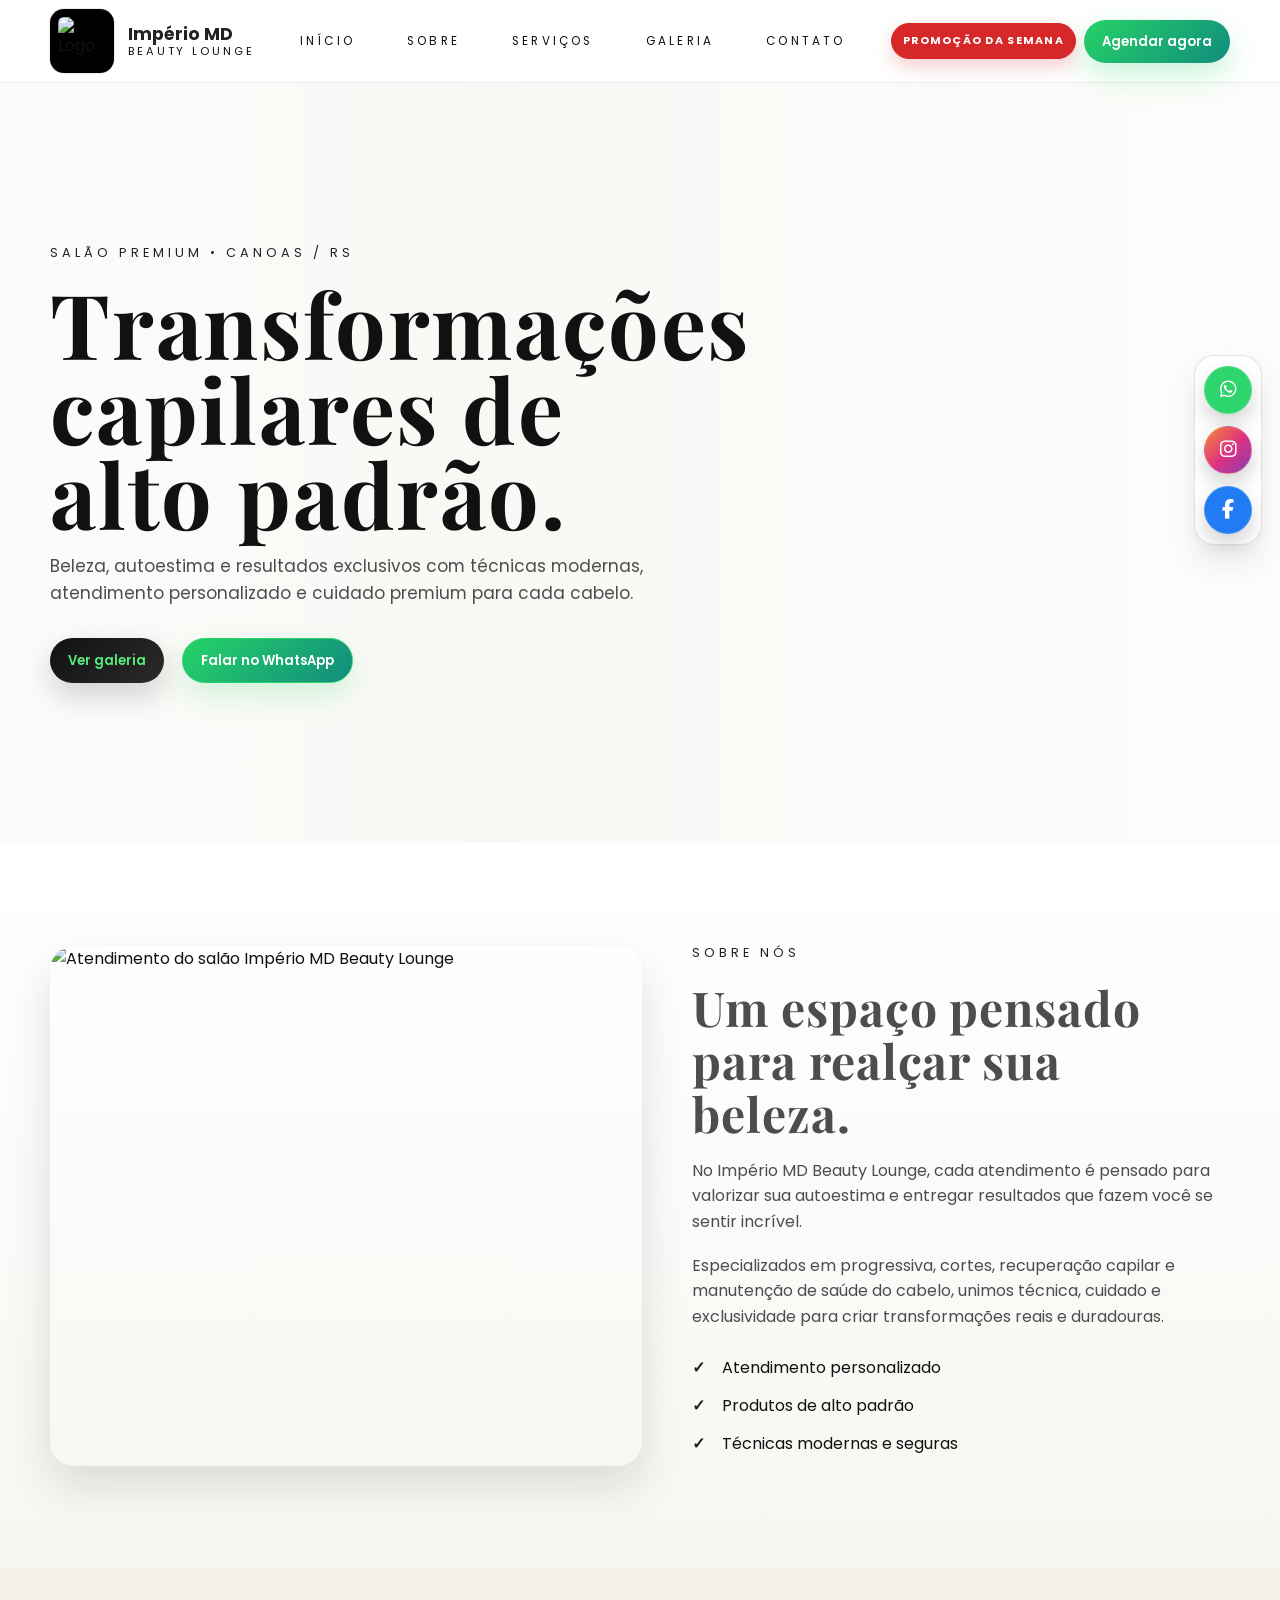
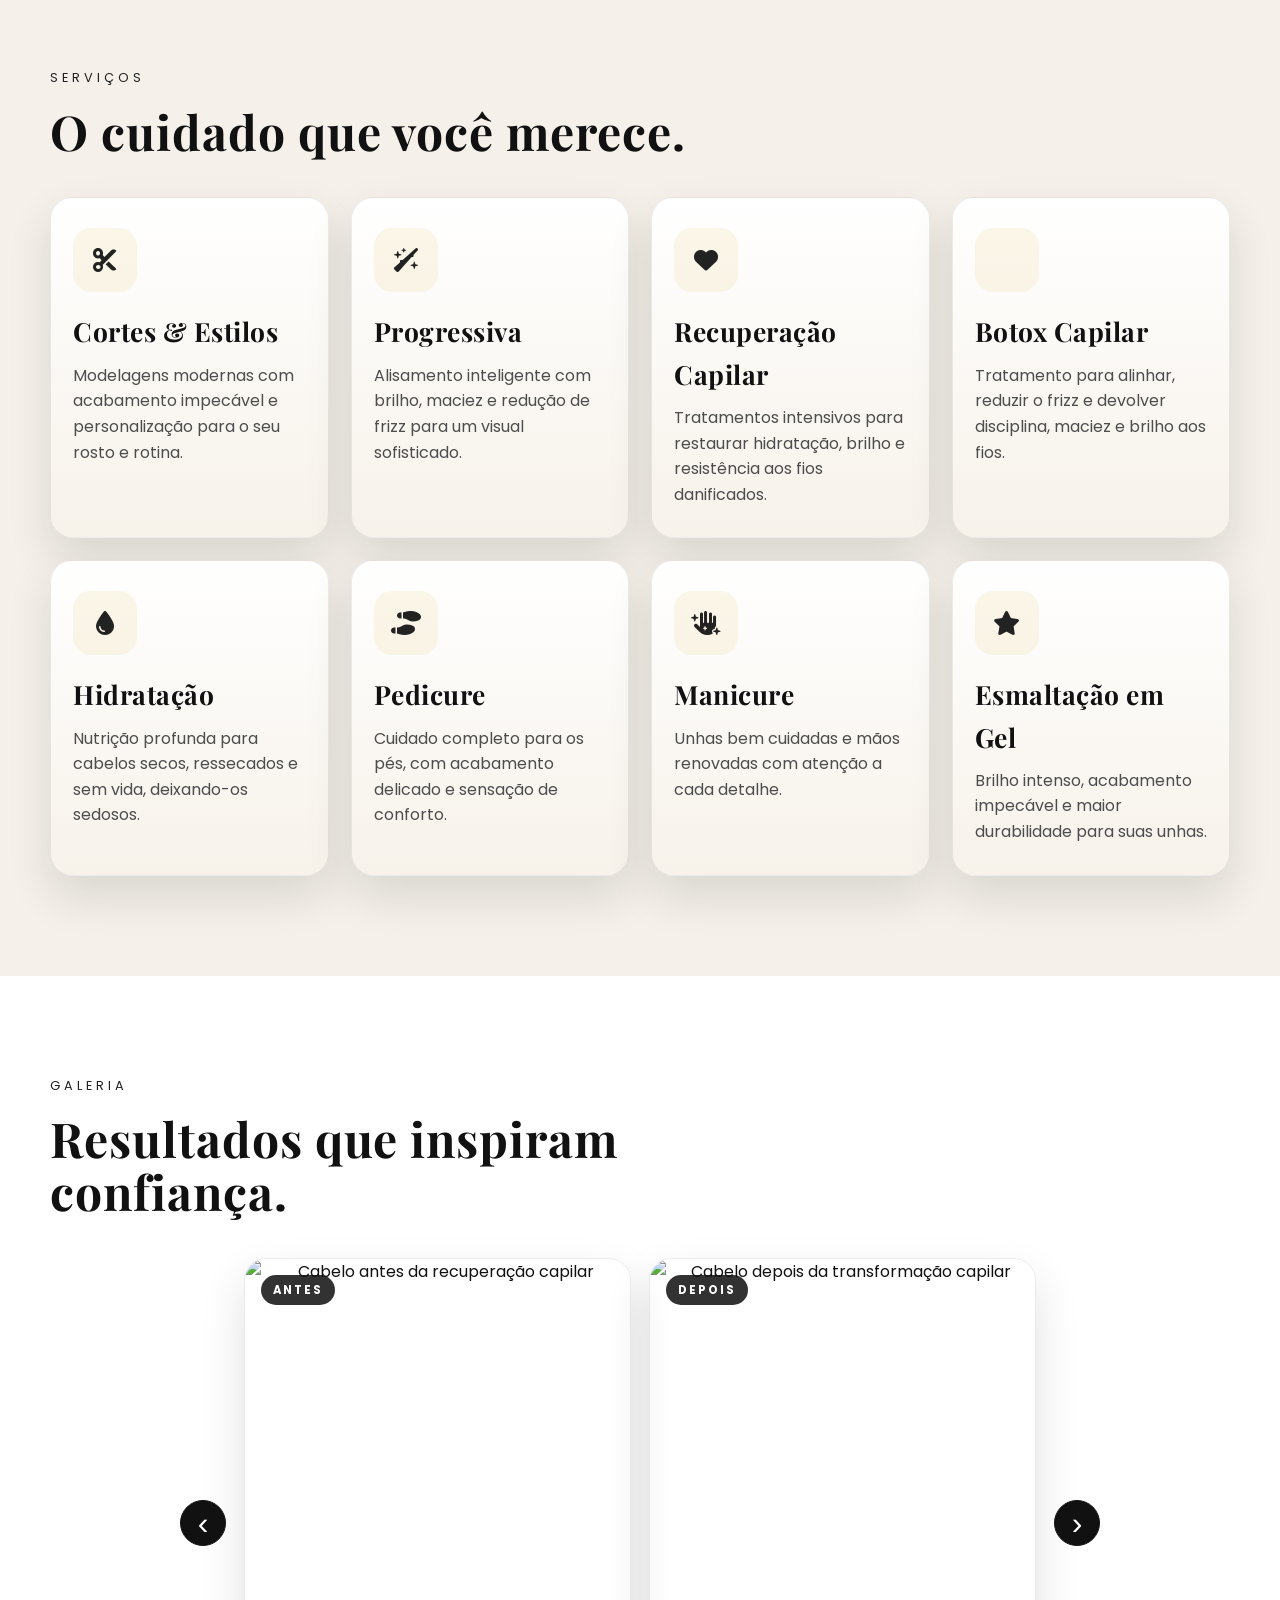
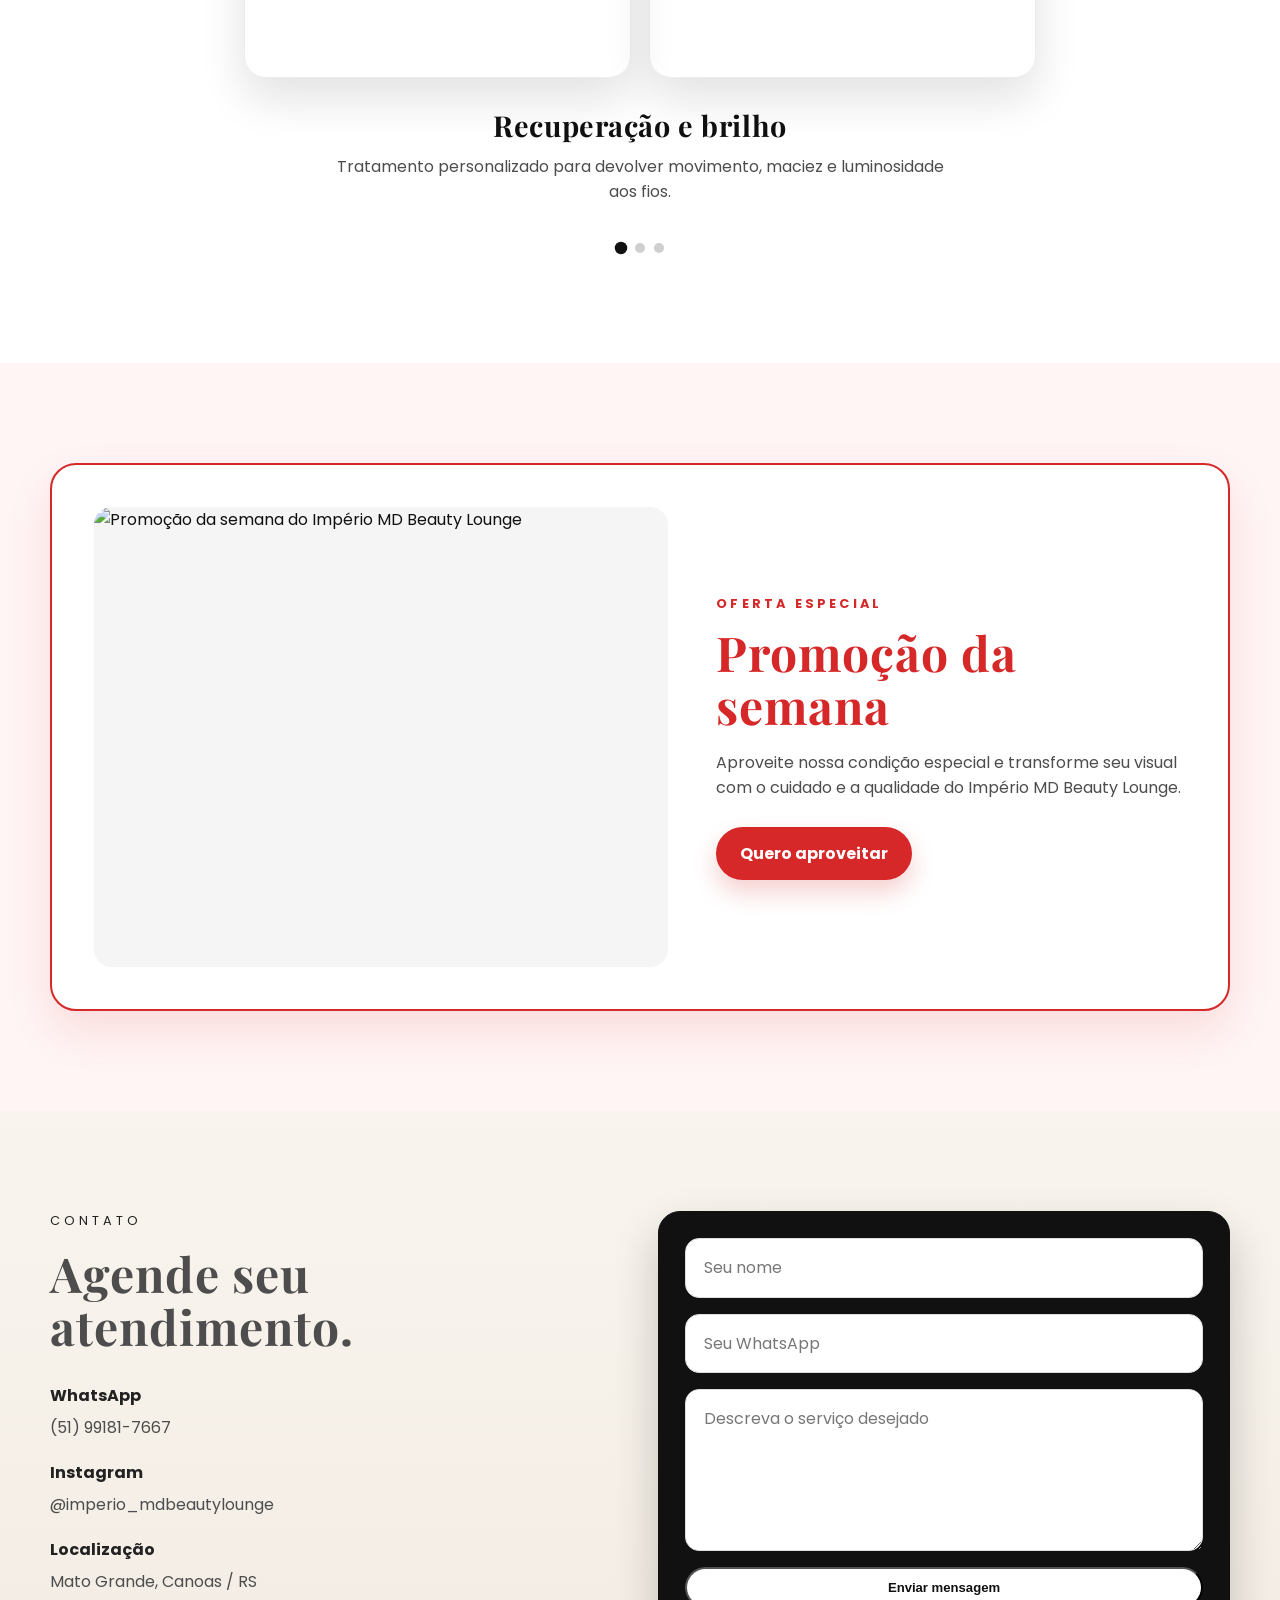
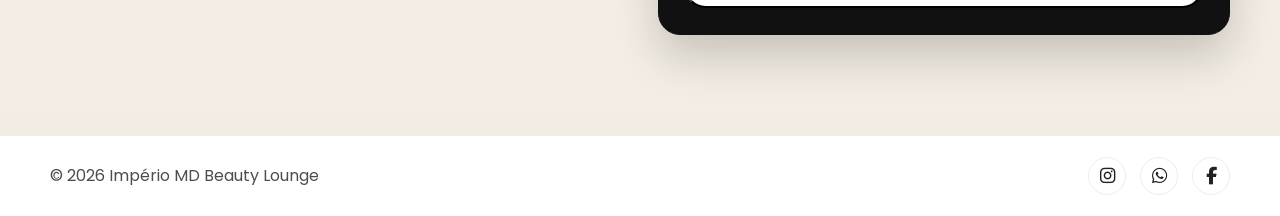
==== INDEX.html @ e592fdcc "Add files via upload" ====
<!DOCTYPE html>
<html lang="pt-BR">
<head>
  <meta charset="UTF-8" />
  <meta name="viewport" content="width=device-width, initial-scale=1.0" />
  <meta name="description" content="Império MD Beauty Lounge — salão premium em Canoas/RS especializado em transformações capilares, cortes, progressiva e recuperação capilar." />
  <title>Império MD Beauty Lounge | Salão Premium</title>
  <link rel="preconnect" href="https://fonts.googleapis.com" />
  <link rel="preconnect" href="https://fonts.gstatic.com" crossorigin />
  <link href="https://fonts.googleapis.com/css2?family=Poppins:wght@300;400;500;600;700&family=Playfair+Display:wght@600;700;800&display=swap" rel="stylesheet" />
  <link rel="stylesheet" href="https://cdnjs.cloudflare.com/ajax/libs/font-awesome/6.4.0/css/all.min.css" />
  <link rel="stylesheet" href="visual.css" />
</head>
<body>
  <header class="topbar">
    <div class="container nav-wrap">
      <a href="#inicio" class="brand" aria-label="Império MD Beauty Lounge">
        <img src="img/logo2.png" alt="Logo Império MD Beauty Lounge" />
        <div class="brand-text">
          <strong>Império MD</strong>
          <span>Beauty Lounge</span>
        </div>
      </a>

      <nav class="menu" aria-label="Menu principal">
        <a href="#inicio">Início</a>
        <a href="#sobre">Sobre</a>
        <a href="#servicos">Serviços</a>
        <a href="#galeria">Galeria</a>
        <a href="#contato">Contato</a>
      </nav>

      <div class="header-actions">
        <a href="#promocoes" class="menu-promo">Promoção da semana</a>
        <a class="btn-agendar" href="https://wa.me/5551991817667?text=Ol%C3%A1!%20Gostaria%20de%20agendar%20um%20hor%C3%A1rio." target="_blank" rel="noreferrer">
          Agendar agora
        </a>
      </div>
    </div>
  </header>

  <div class="social-rail" aria-label="Redes sociais">
    <a href="https://wa.me/5551991817667" target="_blank" rel="noreferrer" class="social-link whatsapp" aria-label="WhatsApp">
      <i class="fa-brands fa-whatsapp"></i>
    </a>
    <a href="https://www.instagram.com/imperio_mdbeautylounge/" target="_blank" rel="noreferrer" class="social-link instagram" aria-label="Instagram">
      <i class="fa-brands fa-instagram"></i>
    </a>
    <a href="https://www.facebook.com/imperio.md.2024" target="_blank" rel="noreferrer" class="social-link facebook" aria-label="Facebook">
      <i class="fa-brands fa-facebook-f"></i>
    </a>
  </div>

  <main>
    <section id="inicio" class="hero">
      <div class="hero-bg"></div>
      <div class="container hero-content">
        <div class="hero-copy">
          <p class="eyebrow">Salão premium • Canoas / RS</p>
          <h1>Transformações capilares de alto padrão.</h1>
          <p class="lead">
            Beleza, autoestima e resultados exclusivos com técnicas modernas, atendimento personalizado e cuidado premium para cada cabelo.
          </p>
          <div class="hero-actions">
            <a class="btn-primary" href="#galeria">Ver galeria</a>
            <a class="btn-secondary" href="https://wa.me/5551991817667" target="_blank" rel="noreferrer">Falar no WhatsApp</a>
          </div>
        </div>
      </div>
    </section>

    <section id="sobre" class="section about">
      <div class="container about-grid">
        <div class="about-image">
          <img src="img/salao-site.JPG" alt="Atendimento do salão Império MD Beauty Lounge" />
        </div>
        <div class="about-copy">
          <p class="eyebrow">Sobre nós</p>
          <h2>Um espaço pensado para realçar sua beleza.</h2>
          <p>
            No Império MD Beauty Lounge, cada atendimento é pensado para valorizar sua autoestima e entregar resultados que fazem você se sentir incrível.
          </p>
          <p>
            Especializados em progressiva, cortes, recuperação capilar e manutenção de saúde do cabelo, unimos técnica, cuidado e exclusividade para criar transformações reais e duradouras.
          </p>
          <ul class="checklist">
            <li>Atendimento personalizado</li>
            <li>Produtos de alto padrão</li>
            <li>Técnicas modernas e seguras</li>
          </ul>
        </div>
      </div>
    </section>

    <section id="servicos" class="section services">
      <div class="container">
        <div class="section-heading">
          <p class="eyebrow">Serviços</p>
          <h2>O cuidado que você merece.</h2>
        </div>

        <div class="service-grid">
          <article class="service-card">
            <div class="icon"><i class="fa-solid fa-scissors"></i></div>
            <h3>Cortes & Estilos</h3>
            <p>Modelagens modernas com acabamento impecável e personalização para o seu rosto e rotina.</p>
          </article>

          <article class="service-card">
            <div class="icon"><i class="fa-solid fa-wand-sparkles"></i></div>
            <h3>Progressiva</h3>
            <p>Alisamento inteligente com brilho, maciez e redução de frizz para um visual sofisticado.</p>
          </article>

          <article class="service-card">
            <div class="icon"><i class="fa-solid fa-heart"></i></div>
            <h3>Recuperação Capilar</h3>
            <p>Tratamentos intensivos para restaurar hidratação, brilho e resistência aos fios danificados.</p>
          </article>

          <article class="service-card">
            <div class="icon"><i class="fa-solid fa-sparkles"></i></div>
            <h3>Botox Capilar</h3>
            <p>Tratamento para alinhar, reduzir o frizz e devolver disciplina, maciez e brilho aos fios.</p>
          </article>

          <article class="service-card">
            <div class="icon"><i class="fa-solid fa-droplet"></i></div>
            <h3>Hidratação</h3>
            <p>Nutrição profunda para cabelos secos, ressecados e sem vida, deixando-os sedosos.</p>
          </article>

          <article class="service-card">
            <div class="icon"><i class="fa-solid fa-shoe-prints"></i></div>
            <h3>Pedicure</h3>
            <p>Cuidado completo para os pés, com acabamento delicado e sensação de conforto.</p>
          </article>

          <article class="service-card">
            <div class="icon"><i class="fa-solid fa-hand-sparkles"></i></div>
            <h3>Manicure</h3>
            <p>Unhas bem cuidadas e mãos renovadas com atenção a cada detalhe.</p>
          </article>

          <article class="service-card">
            <div class="icon"><i class="fa-solid fa-star"></i></div>
            <h3>Esmaltação em Gel</h3>
            <p>Brilho intenso, acabamento impecável e maior durabilidade para suas unhas.</p>
          </article>
        </div>
      </div>
    </section>

    <section id="galeria" class="section gallery-section">
      <div class="container">
        <div class="section-heading">
          <p class="eyebrow">Galeria</p>
          <h2>Resultados que inspiram confiança.</h2>
        </div>

        <div class="gallery-carousel" aria-label="Carrossel de transformações antes e depois">
          <div class="gallery-track">
            <article class="gallery-slide is-active">
              <div class="comparison-grid">
                <figure class="comparison-card">
                  <span>Antes</span>
                  <img src="img/service-recuperacao-D76Gxb2B.jpg" alt="Cabelo antes da recuperação capilar" />
                </figure>
                <figure class="comparison-card">
                  <span>Depois</span>
                  <img src="img/service-progressiva-jmuwccqH.jpg" alt="Cabelo depois da transformação capilar" />
                </figure>
              </div>
              <h3>Recuperação e brilho</h3>
              <p>Tratamento personalizado para devolver movimento, maciez e luminosidade aos fios.</p>
            </article>

            <article class="gallery-slide">
              <div class="comparison-grid">
                <figure class="comparison-card">
                  <span>Antes</span>
                  <img src="img/capa.jpg" alt="Cabelo antes do novo visual" />
                </figure>
                <figure class="comparison-card">
                  <span>Depois</span>
                  <img src="img/service-corte-LKYV9PI0.jpg" alt="Cabelo depois do corte" />
                </figure>
              </div>
              <h3>Corte e novo estilo</h3>
              <p>Um acabamento pensado para valorizar o formato do rosto e a personalidade de cada cliente.</p>
            </article>

            <article class="gallery-slide">
              <div class="comparison-grid">
                <figure class="comparison-card">
                  <span>Antes</span>
                  <img src="img/salao-site.JPG" alt="Cabelo antes do atendimento" />
                </figure>
                <figure class="comparison-card">
                  <span>Depois</span>
                  <img src="img/service-progressiva-jmuwccqH.jpg" alt="Cabelo depois da progressiva" />
                </figure>
              </div>
              <h3>Progressiva de alto padrão</h3>
              <p>Fios alinhados, leves e com acabamento sofisticado para uma transformação completa.</p>
            </article>
          </div>

          <button class="carousel-button carousel-prev" type="button" aria-label="Transformação anterior">‹</button>
          <button class="carousel-button carousel-next" type="button" aria-label="Próxima transformação">›</button>
          <div class="carousel-dots" aria-label="Selecionar transformação"></div>
        </div>
      </div>
    </section>

    <section id="promocoes" class="section promotions">
      <div class="container promotion-wrap">
        <div class="promotion-image">
          <img src="img/promo.jpg" alt="Promoção da semana do Império MD Beauty Lounge" />
        </div>
        <div class="promotion-copy">
          <p class="promotion-eyebrow">Oferta especial</p>
          <h2>Promoção da semana</h2>
          <p>
            Aproveite nossa condição especial e transforme seu visual com o cuidado e a qualidade do Império MD Beauty Lounge.
          </p>
          <a class="promotion-button" href="https://wa.me/5551991817667?text=Ol%C3%A1!%20Vi%20a%20promo%C3%A7%C3%A3o%20da%20semana%20no%20site%20e%20quero%20saber%20mais." target="_blank" rel="noreferrer">
            Quero aproveitar
          </a>
        </div>
      </div>
    </section>

    <section id="contato" class="section contact">
      <div class="container contact-wrap">
        <div class="contact-info">
          <p class="eyebrow">Contato</p>
          <h2>Agende seu atendimento.</h2>
          <div class="contact-list">
            <div>
              <strong>WhatsApp</strong>
              <p><a href="https://wa.me/5551991817667" target="_blank" rel="noreferrer">(51) 99181-7667</a></p>
            </div>
            <div>
              <strong>Instagram</strong>
              <p><a href="https://www.instagram.com/imperio_mdbeautylounge/" target="_blank" rel="noreferrer">@imperio_mdbeautylounge</a></p>
            </div>
            <div>
              <strong>Localização</strong>
              <p>Mato Grande, Canoas / RS</p>
            </div>
          </div>
        </div>

        <form class="contact-form" id="contact-form">
          <input type="text" name="nome" placeholder="Seu nome" required />
          <input type="tel" name="telefone" placeholder="Seu WhatsApp" required />
          <textarea name="servico" placeholder="Descreva o serviço desejado" rows="5" required></textarea>
          <button type="submit">Enviar mensagem</button>
        </form>
      </div>
    </section>
  </main>

  <footer class="footer">
    <div class="container footer-wrap">
      <p>© <span id="ano"></span> Império MD Beauty Lounge</p>
      <div class="socials">
        <a href="https://www.instagram.com/imperio_mdbeautylounge/" target="_blank" rel="noreferrer" aria-label="Instagram"><i class="fa-brands fa-instagram"></i></a>
        <a href="https://wa.me/5551991817667" target="_blank" rel="noreferrer" aria-label="WhatsApp"><i class="fa-brands fa-whatsapp"></i></a>
        <a href="https://www.facebook.com/imperio.md.2024" target="_blank" rel="noreferrer" aria-label="Facebook"><i class="fa-brands fa-facebook-f"></i></a>
      </div>
    </div>
  </footer>

  <div id="lightbox" class="lightbox" aria-hidden="true">
    <button class="lightbox-close" aria-label="Fechar imagem">×</button>
    <img src="" alt="Imagem ampliada da galeria" />
  </div>

  <script src="visual.js"></script>
</body>
</html>
---- visual.css ----
:root {
  --bg: #ffffff;
  --bg-soft: #f6f3ee;
  --panel: #f7f3ee;
  --panel-2: #f0e9df;
  --gold: #111111;
  --gold-soft: #222222;
  --text: #111111;
  --muted: #4d4d4d;
  --line: rgba(17, 17, 17, 0.08);
  --shadow: 0 20px 45px rgba(17, 17, 17, 0.12);
}

* {
  margin: 0;
  padding: 0;
  box-sizing: border-box;
}

html {
  scroll-behavior: smooth;
}

body {
  font-family: 'Poppins', sans-serif;
  background: var(--bg);
  color: var(--text);
  line-height: 1.6;
}

body * {
  transition: background-color 0.25s ease, color 0.25s ease, border-color 0.25s ease;
}

a {
  text-decoration: none;
  color: inherit;
}

img {
  max-width: 100%;
  display: block;
}

.container {
  width: min(1180px, calc(100% - 32px));
  margin: 0 auto;
}

.section {
  padding: 100px 0;
}

.eyebrow {
  font-size: 0.8rem;
  letter-spacing: 0.25rem;
  text-transform: uppercase;
  color: var(--gold-soft);
  margin-bottom: 16px;
}

h1, h2, h3 {
  font-family: 'Playfair Display', serif;
  letter-spacing: 0.02em;
}

h2 {
  font-size: clamp(2rem, 4vw, 3rem);
  line-height: 1.1;
  margin-bottom: 18px;
}

.topbar {
  position: sticky;
  top: 0;
  z-index: 30;
  background: rgba(255, 255, 255, 0.82);
  backdrop-filter: blur(10px);
  border-bottom: 1px solid var(--line);
}

.nav-wrap {
  display: flex;
  align-items: center;
  justify-content: space-between;
  min-height: 82px;
  gap: 20px;
}

.brand {
  display: flex;
  align-items: center;
  gap: 14px;
}

.brand img {
  width: 64px;
  height: 64px;
  object-fit: contain;
  padding: 8px;
  border-radius: 14px;
  background: #000;
  box-shadow: 0 0 0 1px rgba(0, 0, 0, 0.08);
}

.brand-text {
  display: flex;
  flex-direction: column;
  line-height: 1.1;
}

.brand-text strong {
  font-size: 1.1rem;
  color: var(--gold-soft);
}

.brand-text span {
  font-size: 0.7rem;
  color: var(--text);
  letter-spacing: 0.18rem;
  text-transform: uppercase;
}

.menu {
  display: flex;
  align-items: center;
  gap: 28px;
}

.header-actions {
  display: flex;
  align-items: center;
  gap: 8px;
  flex-shrink: 0;
}

.menu a {
  position: relative;
  color: var(--text);
  font-size: 0.74rem;
  text-transform: uppercase;
  letter-spacing: 0.2rem;
  padding: 10px 12px;
  border-radius: 999px;
  transition: color 0.25s ease, background-color 0.25s ease, transform 0.25s ease;
}

.menu a::after {
  content: "";
  position: absolute;
  left: 12px;
  right: 12px;
  bottom: 4px;
  height: 2px;
  background: #111;
  transform: scaleX(0);
  transform-origin: center;
  transition: transform 0.25s ease;
}

.menu a:hover {
  color: var(--gold-soft);
  background: rgba(17, 17, 17, 0.04);
  transform: translateY(-1px);
}

.menu a:hover::after {
  transform: scaleX(1);
}

.menu-promo {
  position: relative;
  display: inline-flex;
  align-items: center;
  white-space: nowrap;
  padding: 8px 11px;
  border-radius: 999px;
  color: #ffffff;
  font-size: 0.68rem;
  letter-spacing: 0.08rem;
  text-transform: uppercase;
  font-weight: 700;
  background: #d62828;
  border: 1px solid #d62828;
  box-shadow: 0 8px 18px rgba(214, 40, 40, 0.22);
  animation: promo-pulse 2.4s ease-in-out infinite;
}

.menu-promo::after {
  display: none;
}

.menu-promo:hover {
  color: #ffffff;
  background: #a71919;
  border-color: #a71919;
  transform: translateY(-2px) scale(1.03);
  box-shadow: 0 12px 24px rgba(214, 40, 40, 0.32);
}

@keyframes promo-pulse {
  0%, 100% { box-shadow: 0 8px 18px rgba(214, 40, 40, 0.22); }
  50% { box-shadow: 0 10px 24px rgba(214, 40, 40, 0.42); }
}

.social-rail {
  position: fixed;
  right: 18px;
  top: 50%;
  transform: translateY(-50%);
  display: flex;
  flex-direction: column;
  gap: 12px;
  z-index: 40;
  padding: 10px 9px;
  border-radius: 20px;
  background: rgba(255, 255, 255, 0.85);
  backdrop-filter: blur(10px);
  border: 1px solid rgba(17, 17, 17, 0.12);
  box-shadow: 0 16px 28px rgba(0, 0, 0, 0.08);
}

.social-link {
  width: 48px;
  height: 48px;
  display: grid;
  place-items: center;
  border-radius: 50%;
  border: 1px solid rgba(255, 255, 255, 0.15);
  box-shadow: 0 10px 20px rgba(0, 0, 0, 0.18);
  transition: transform 0.25s ease, filter 0.25s ease, box-shadow 0.25s ease, opacity 0.25s ease;
  opacity: 0.96;
}

.social-link i {
  font-size: 1.2rem;
}

.social-link.whatsapp {
  background: #25D366;
  color: #fff;
}

.social-link.instagram {
  background: linear-gradient(135deg, #f58529 0%, #dd2a7b 52%, #8134af 100%);
  color: #fff;
}

.social-link.facebook {
  background: #1877F2;
  color: #fff;
}

.social-link:hover {
  transform: translateX(-4px) scale(1.05);
  filter: brightness(1.08);
  box-shadow: 0 16px 30px rgba(0, 0, 0, 0.18);
  opacity: 1;
}

.btn-agendar,
.btn-primary,
.btn-secondary,
.contact-form button {
  display: inline-flex;
  align-items: center;
  justify-content: center;
  border-radius: 999px;
  padding: 11px 18px;
  font-size: 0.82rem;
  font-weight: 600;
  transition: 0.25s ease;
}

.btn-agendar,
.btn-primary,
.contact-form button {
  background: linear-gradient(135deg, #111111 0%, #2b2b2b 100%);
  color: #58eb7d;
  box-shadow: 0 12px 30px rgba(17, 17, 17, 0.18);
}

.btn-agendar {
  background: linear-gradient(135deg, #25D366 0%, #128C7E 100%);
  color: #ffffff;
  box-shadow: 0 12px 30px rgba(37, 211, 102, 0.25);
}

.btn-agendar:hover,
.btn-primary:hover,
.contact-form button:hover {
  transform: translateY(-2px);
  box-shadow: 0 18px 40px rgba(108, 233, 83, 0.22);
}

.btn-agendar:hover {
  transform: translateY(-2px);
  box-shadow: 0 18px 40px rgba(37, 211, 102, 0.3);
  filter: brightness(1.06);
}

.btn-secondary {
  border: 1px solid rgba(17, 17, 17, 0.7);
  border-color: #25D366;
  background: linear-gradient(135deg, #25D366 0%, #128C7E 100%);
  color: #ffffff;
  box-shadow: 0 12px 30px rgba(37, 211, 102, 0.2);
}

.btn-secondary:hover {
  background: linear-gradient(135deg, #25D366 0%, #128C7E 100%);
  color: #ffffff;
  transform: translateY(-2px);
  filter: brightness(1.06);
  box-shadow: 0 18px 40px rgba(37, 211, 102, 0.3);
}

.hero {
  position: relative;
  min-height: 760px;
  display: flex;
  align-items: center;
  background: #f4efe8;
  overflow: hidden;
}

.hero-bg {
  position: absolute;
  inset: 0;
  background: url('img/mileneabertura.jpg') center 20%/cover no-repeat;
  filter: brightness(0.36) saturate(0.9);
  transform: scale(1.08);
}

.hero::after {
  content: "";
  position: absolute;
  inset: 0;
  background: linear-gradient(90deg, rgba(255, 255, 255, 0.78) 0%, rgba(255, 255, 255, 0.58) 38%, rgba(255, 255, 255, 0.84) 100%);
}

.hero-content {
  position: relative;
  z-index: 1;
  padding: 60px 0;
}

.hero-copy {
  max-width: 700px;
}

.hero-copy h1 {
  font-size: clamp(3rem, 7vw, 6rem);
  line-height: 0.95;
  margin-bottom: 18px;
}

.lead {
  max-width: 620px;
  color: var(--muted);
  font-size: 1.06rem;
}

.hero-actions {
  display: flex;
  flex-wrap: wrap;
  gap: 18px;
  margin-top: 30px;
}

.about {
  background: linear-gradient(180deg, #ffffff 0%, #f8f6f2 100%);
}

.about-grid {
  display: grid;
  grid-template-columns: 1.1fr 1fr;
  align-items: center;
  gap: 50px;
}

.about-image img {
  width: 100%;
  min-height: 520px;
  object-fit: cover;
  border-radius: 24px;
  box-shadow: var(--shadow);
}

.about-copy {
  color: var(--muted);
}

.about-copy p {
  margin-bottom: 18px;
}

.checklist {
  list-style: none;
  margin-top: 26px;
}

.checklist li {
  position: relative;
  padding-left: 30px;
  margin-bottom: 12px;
  color: var(--text);
}

.checklist li::before {
  content: "✓";
  position: absolute;
  left: 0;
  color: var(--gold-soft);
  font-weight: 700;
}

.services {
  background: #f5f1ea;
}

.section-heading {
  max-width: 700px;
  margin-bottom: 40px;
}

.service-grid {
  display: grid;
  grid-template-columns: repeat(4, minmax(0, 1fr));
  gap: 22px;
}

.service-card {
  background: linear-gradient(180deg, #ffffff 0%, #f7f2ea 100%);
  border: 1px solid var(--line);
  border-radius: 22px;
  padding: 30px 22px;
  box-shadow: var(--shadow);
}

.service-card .icon {
  width: 64px;
  height: 64px;
  border-radius: 18px;
  display: grid;
  place-items: center;
  margin-bottom: 18px;
  background: rgba(212, 175, 55, 0.1);
  color: var(--gold-soft);
  font-size: 1.5rem;
}

.service-card h3 {
  font-size: 1.65rem;
  margin-bottom: 10px;
}

.service-card p {
  color: var(--muted);
}

.gallery-section {
  background: #fff;
}

.gallery-carousel {
  position: relative;
  max-width: 920px;
  margin: 0 auto;
  padding: 0 64px 58px;
}

.gallery-track {
  min-height: 520px;
}

.gallery-slide {
  display: none;
  text-align: center;
  animation: gallery-fade 0.45s ease;
}

.gallery-slide.is-active {
  display: block;
}

@keyframes gallery-fade {
  from { opacity: 0; transform: translateY(8px); }
  to { opacity: 1; transform: translateY(0); }
}

.comparison-grid {
  display: grid;
  grid-template-columns: repeat(2, minmax(0, 1fr));
  gap: 18px;
}

.comparison-card {
  position: relative;
  overflow: hidden;
  border-radius: 22px;
  height: 420px;
  border: 1px solid var(--line);
  box-shadow: var(--shadow);
  cursor: pointer;
}

.comparison-card span {
  position: absolute;
  top: 16px;
  left: 16px;
  z-index: 1;
  padding: 6px 12px;
  border-radius: 999px;
  background: rgba(17, 17, 17, 0.86);
  color: #fff;
  font-size: 0.72rem;
  font-weight: 700;
  letter-spacing: 0.12rem;
  text-transform: uppercase;
}

.comparison-card img {
  width: 100%;
  height: 100%;
  object-fit: cover;
  transition: transform 0.4s ease, filter 0.4s ease;
}

.comparison-card:hover img {
  transform: scale(1.05);
  filter: brightness(1.08);
}

.gallery-slide h3 {
  margin-top: 24px;
  font-size: 1.8rem;
}

.gallery-slide p {
  color: var(--muted);
  margin: 6px auto 0;
  max-width: 620px;
}

.promotions {
  background: #fff5f5;
}

.promotion-wrap {
  display: grid;
  grid-template-columns: minmax(0, 1.1fr) minmax(0, 0.9fr);
  align-items: center;
  gap: 48px;
  padding: 42px;
  border: 2px solid #d62828;
  border-radius: 26px;
  background: #ffffff;
  box-shadow: 0 20px 45px rgba(214, 40, 40, 0.12);
}

.promotion-image {
  overflow: hidden;
  border-radius: 18px;
  background: #f5f5f5;
}

.promotion-image img {
  width: 100%;
  height: 460px;
  object-fit: contain;
}

.promotion-copy {
  color: var(--muted);
}

.promotion-eyebrow {
  color: #d62828;
  font-size: 0.8rem;
  font-weight: 700;
  letter-spacing: 0.2rem;
  text-transform: uppercase;
  margin-bottom: 12px;
}

.promotion-copy h2 {
  color: #d62828;
}

.promotion-copy p:not(.promotion-eyebrow) {
  margin-bottom: 26px;
}

.promotion-button {
  display: inline-flex;
  align-items: center;
  justify-content: center;
  padding: 14px 24px;
  border-radius: 999px;
  background: #d62828;
  color: #fff;
  font-weight: 700;
  box-shadow: 0 12px 24px rgba(214, 40, 40, 0.22);
  transition: transform 0.25s ease, background-color 0.25s ease, box-shadow 0.25s ease;
}

.promotion-button:hover {
  transform: translateY(-2px);
  background: #a71919;
  box-shadow: 0 16px 30px rgba(214, 40, 40, 0.3);
}

.carousel-button {
  position: absolute;
  top: 40%;
  width: 46px;
  height: 46px;
  border: 1px solid #111;
  border-radius: 50%;
  background: #111;
  color: #fff;
  font-size: 2rem;
  line-height: 1;
  cursor: pointer;
  transition: transform 0.25s ease, background 0.25s ease;
}

.carousel-button:hover {
  transform: scale(1.08);
  background: #333;
}

.carousel-prev { left: 0; }
.carousel-next { right: 0; }

.carousel-dots {
  position: absolute;
  bottom: 10px;
  left: 0;
  right: 0;
  display: flex;
  justify-content: center;
  gap: 9px;
}

.carousel-dot {
  width: 10px;
  height: 10px;
  padding: 0;
  border: 0;
  border-radius: 50%;
  background: #cfcfcf;
  cursor: pointer;
}

.carousel-dot.is-active {
  background: #111;
  transform: scale(1.25);
}

.contact {
  background: linear-gradient(180deg, #f9f4ee 0%, #f2ece3 100%);
}

.contact-wrap {
  display: grid;
  grid-template-columns: 1fr 1fr;
  gap: 36px;
  align-items: start;
}

.contact-info {
  color: var(--muted);
}

.contact-list {
  display: grid;
  gap: 20px;
  margin-top: 30px;
}

.contact-list strong {
  display: block;
  color: var(--gold-soft);
  margin-bottom: 6px;
}

.contact-list a,
.contact-list p {
  color: var(--muted);
}

.contact-form {
  background: #111111;
  border: 1px solid #111111;
  border-radius: 22px;
  padding: 26px;
  box-shadow: 0 20px 45px rgba(17, 17, 17, 0.2);
  display: grid;
  gap: 16px;
}

.contact-form input,
.contact-form textarea {
  width: 100%;
  border: 1px solid #dddddd;
  border-radius: 14px;
  background: #ffffff;
  color: #111111;
  padding: 16px 18px;
  font: inherit;
}

.contact-form input:focus,
.contact-form textarea:focus {
  outline: 2px solid #25D366;
  outline-offset: 2px;
  border-color: #25D366;
}

.contact-form textarea {
  resize: vertical;
  min-height: 140px;
}

.contact-form input::placeholder,
.contact-form textarea::placeholder {
  color: #777777;
}

.contact-form button {
  background: #ffffff;
  color: #111111;
  box-shadow: none;
}

.contact-form button:hover {
  background: #25D366;
  color: #ffffff;
  box-shadow: 0 12px 24px rgba(37, 211, 102, 0.25);
}

.footer {
  border-top: 1px solid var(--line);
  background: #fff;
}

.footer-wrap {
  min-height: 80px;
  display: flex;
  align-items: center;
  justify-content: space-between;
  gap: 20px;
  color: var(--muted);
}

.socials {
  display: flex;
  gap: 14px;
  font-size: 1.1rem;
}

.socials a {
  width: 38px;
  height: 38px;
  display: grid;
  place-items: center;
  border: 1px solid var(--line);
  border-radius: 50%;
  color: var(--gold-soft);
  transition: 0.25s ease;
}

.socials a:hover {
  background: rgba(212, 175, 55, 0.08);
  transform: translateY(-2px);
}

.lightbox {
  position: fixed;
  inset: 0;
  background: rgba(0, 0, 0, 0.86);
  display: none;
  place-items: center;
  z-index: 50;
  padding: 24px;
}

.lightbox.open {
  display: grid;
}

.lightbox img {
  max-width: min(90vw, 980px);
  max-height: 80vh;
  object-fit: cover;
  border-radius: 16px;
  border: 2px solid rgba(212, 175, 55, 0.85);
  box-shadow: var(--shadow);
}

.lightbox-close {
  position: absolute;
  top: 24px;
  right: 24px;
  width: 48px;
  height: 48px;
  border: none;
  border-radius: 50%;
  background: rgba(255, 255, 255, 0.08);
  color: white;
  font-size: 2rem;
  cursor: pointer;
}

@media (max-width: 920px) {
  .menu {
    gap: 14px;
  }

  .service-grid {
    grid-template-columns: repeat(2, minmax(0, 1fr));
  }

  .gallery-grid {
    grid-template-columns: repeat(2, minmax(0, 1fr));
  }

  .contact-wrap,
  .about-grid,
  .promotion-wrap {
    grid-template-columns: 1fr;
  }
}

@media (max-width: 700px) {
  .nav-wrap {
    flex-wrap: wrap;
    justify-content: center;
    padding: 16px 0;
  }

  .promotion-wrap {
    gap: 26px;
    padding: 22px;
  }

  .promotion-image img {
    height: 320px;
  }

  .menu {
    flex-wrap: wrap;
    justify-content: center;
  }

  .header-actions {
    width: 100%;
    justify-content: center;
  }

  .social-rail {
    right: 12px;
    top: 50%;
    transform: translateY(-50%);
  }

  .social-link {
    width: 44px;
    height: 44px;
  }

  .btn-agendar {
    width: auto;
  }

  .service-grid,
  .gallery-grid {
    grid-template-columns: 1fr;
  }

  .gallery-carousel {
    padding-right: 44px;
    padding-left: 44px;
  }

  .comparison-card {
    height: 300px;
  }

  .comparison-grid {
    grid-template-columns: 1fr;
    gap: 10px;
  }

  .gallery-slide h3 {
    font-size: 1.45rem;
  }

  .hero {
    min-height: 620px;
  }

  .section {
    padding: 80px 0;
  }
}
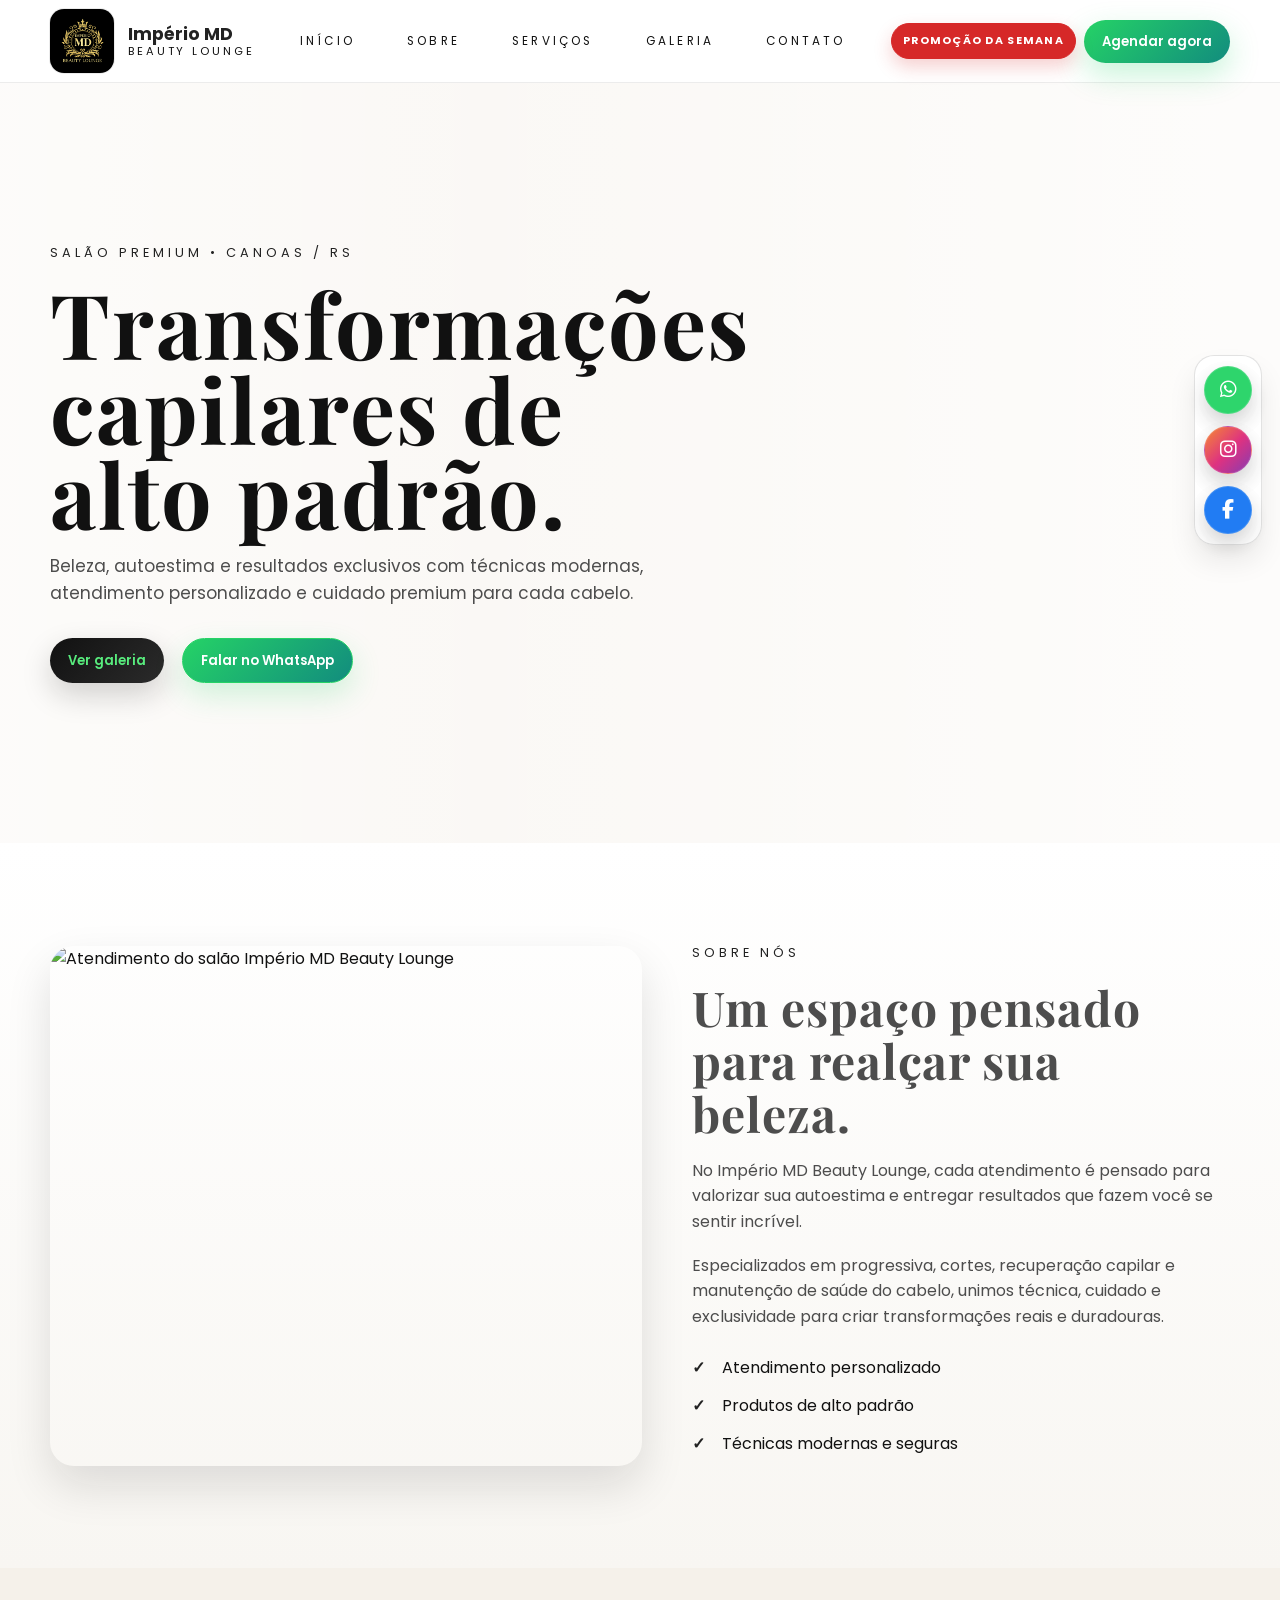
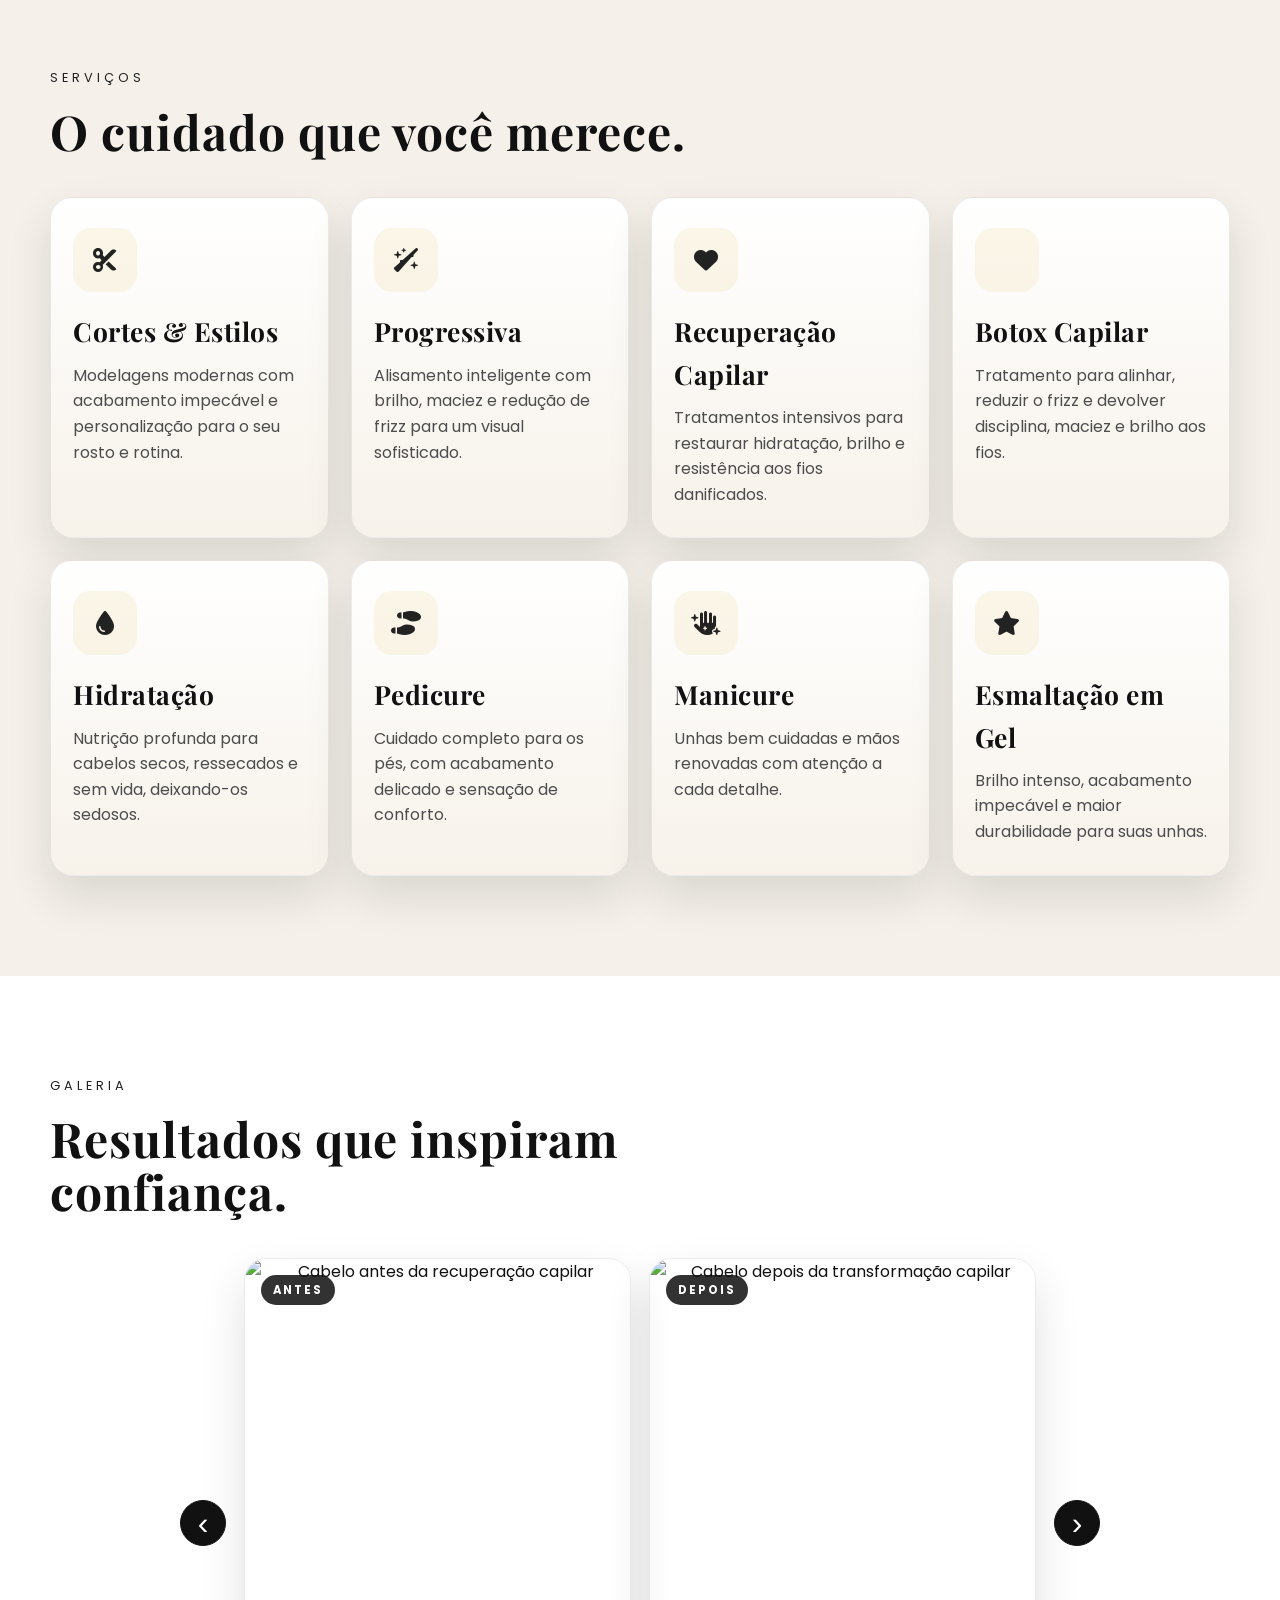
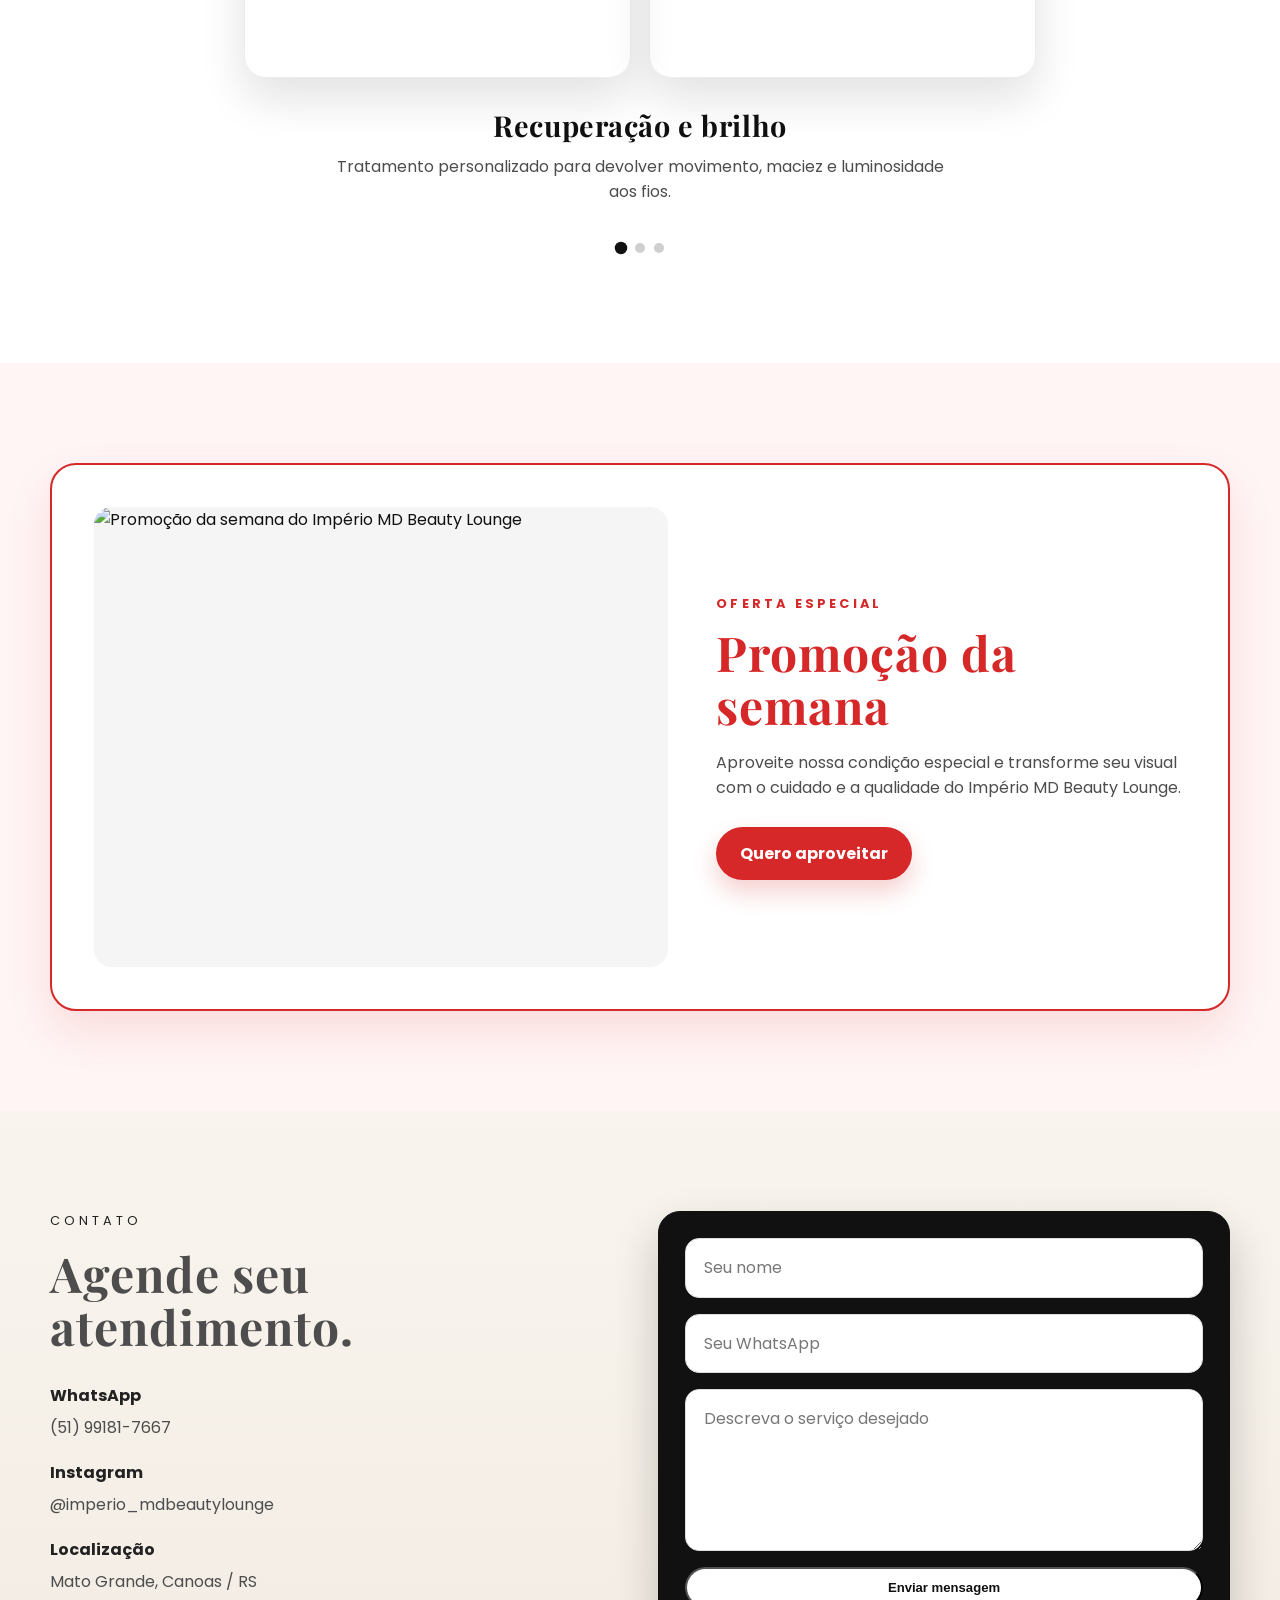
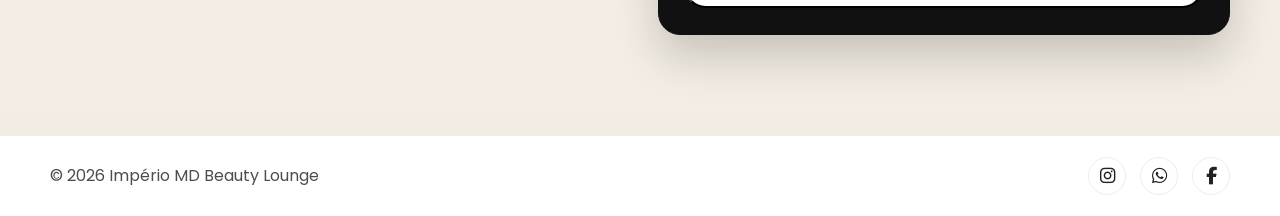
==== commit b5b57881: "Fix HTML encoding issues in INDEX.html" ====
--- a/INDEX.html
+++ b/INDEX.html
@@ -15,7 +15,7 @@
   <header class="topbar">
     <div class="container nav-wrap">
       <a href="#inicio" class="brand" aria-label="Império MD Beauty Lounge">
-        <img src="img/logo2.png" alt="Logo Império MD Beauty Lounge" />
+        <img src="IMG/logo2.png" alt="Logo Império MD Beauty Lounge" />
         <div class="brand-text">
           <strong>Império MD</strong>
           <span>Beauty Lounge</span>
@@ -280,4 +280,4 @@
 
   <script src="visual.js"></script>
 </body>
-</html>+</html>
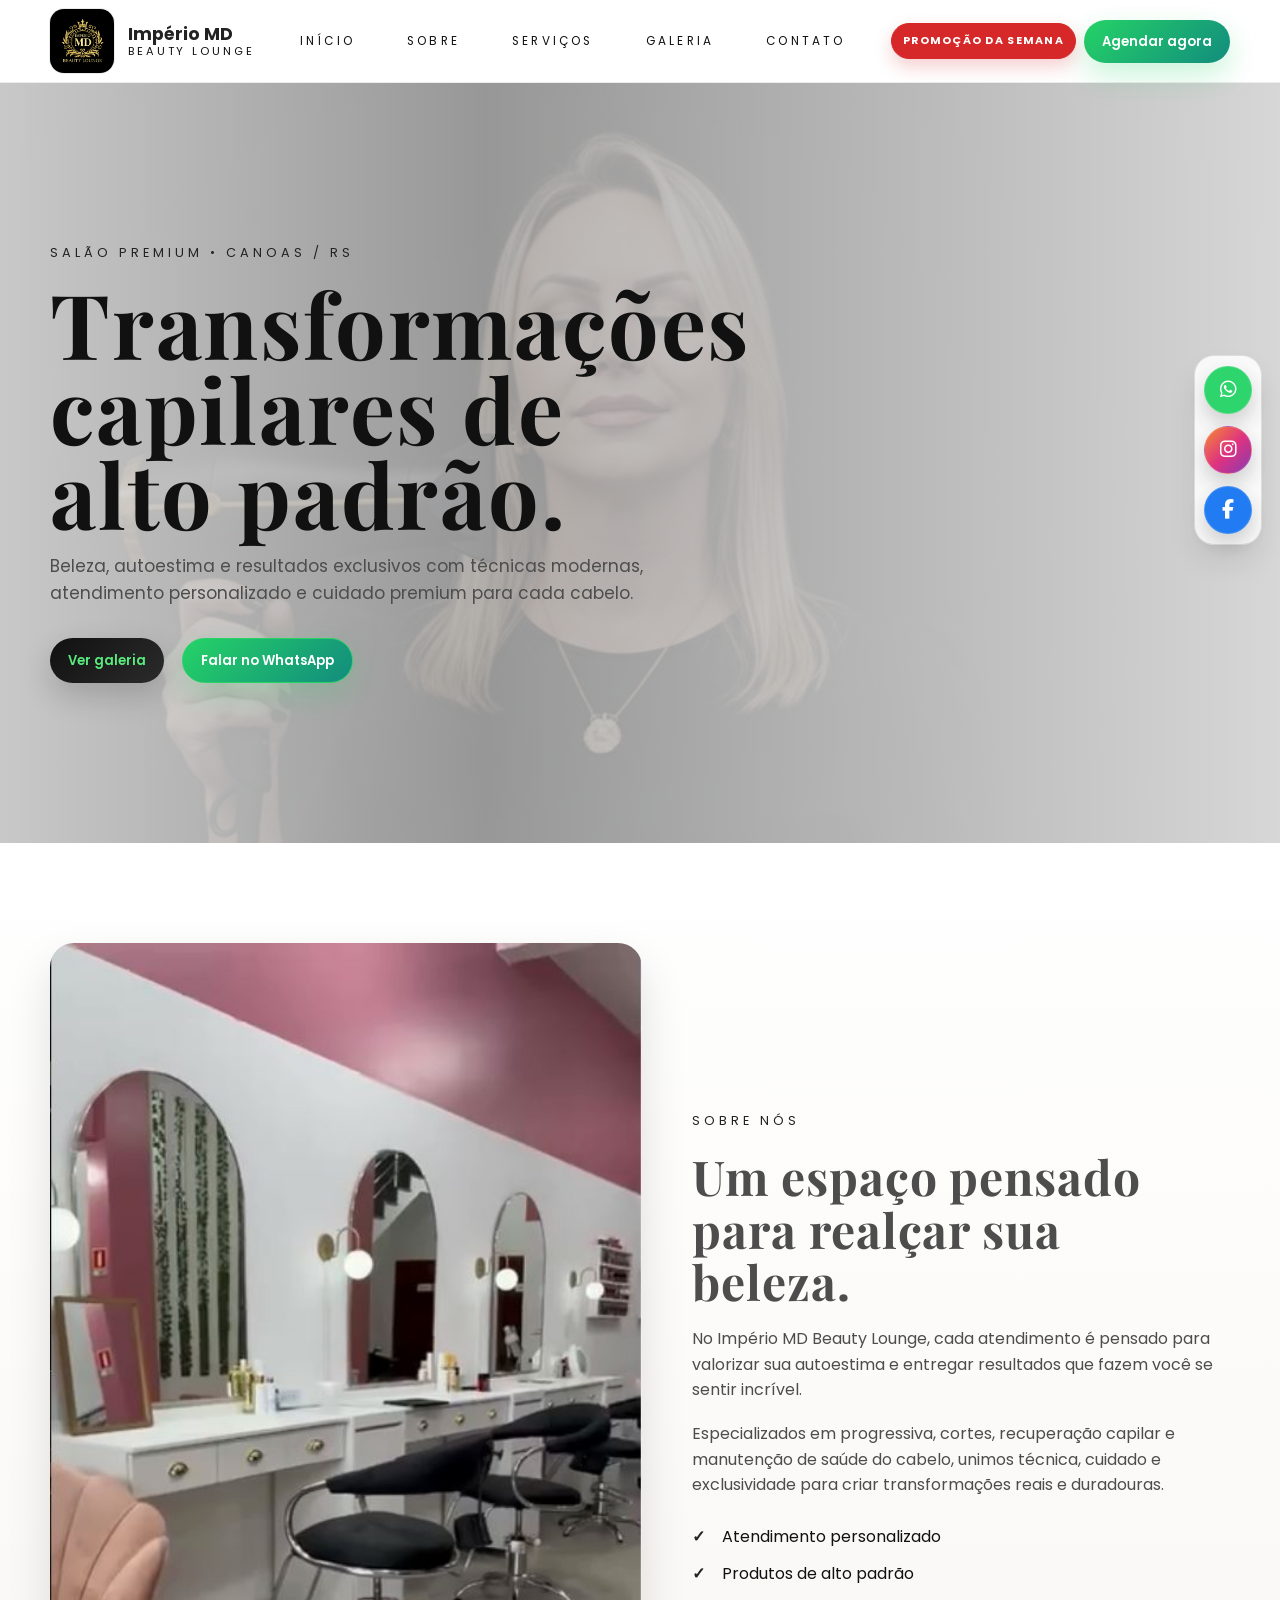
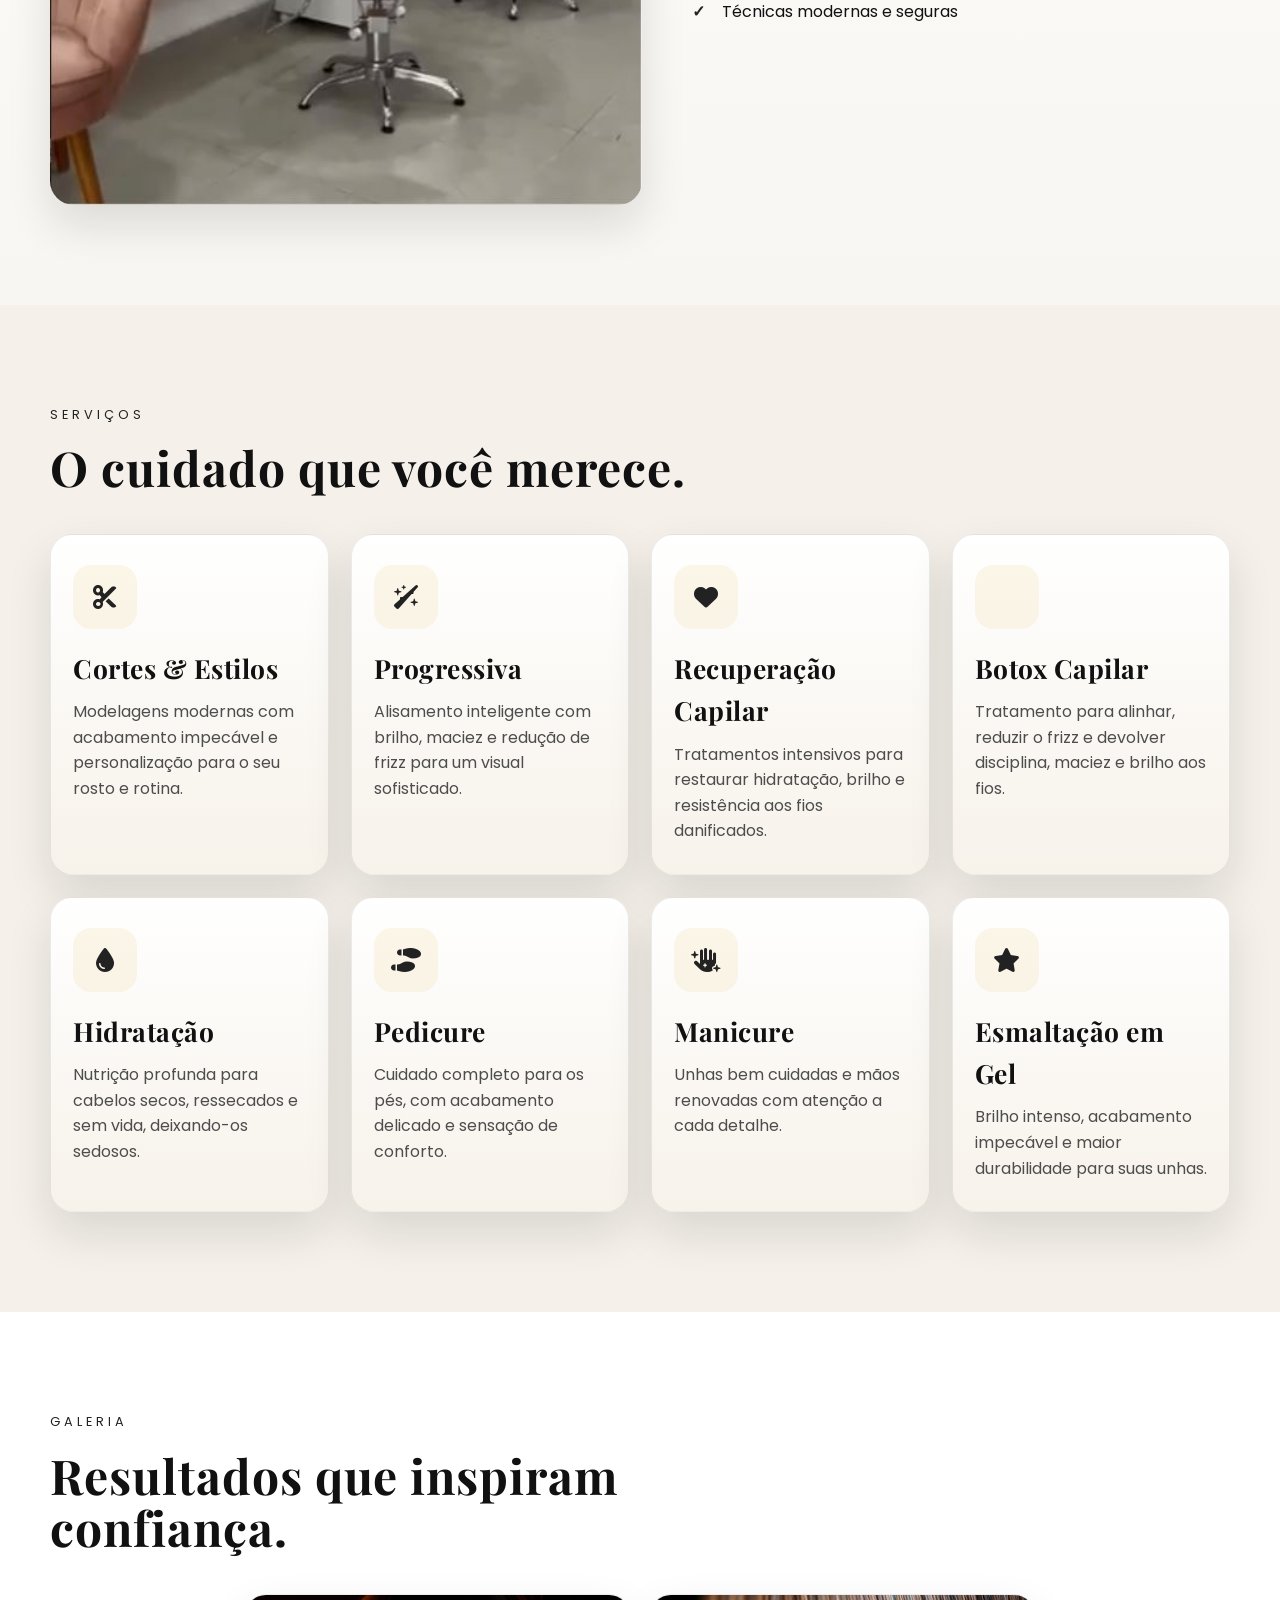
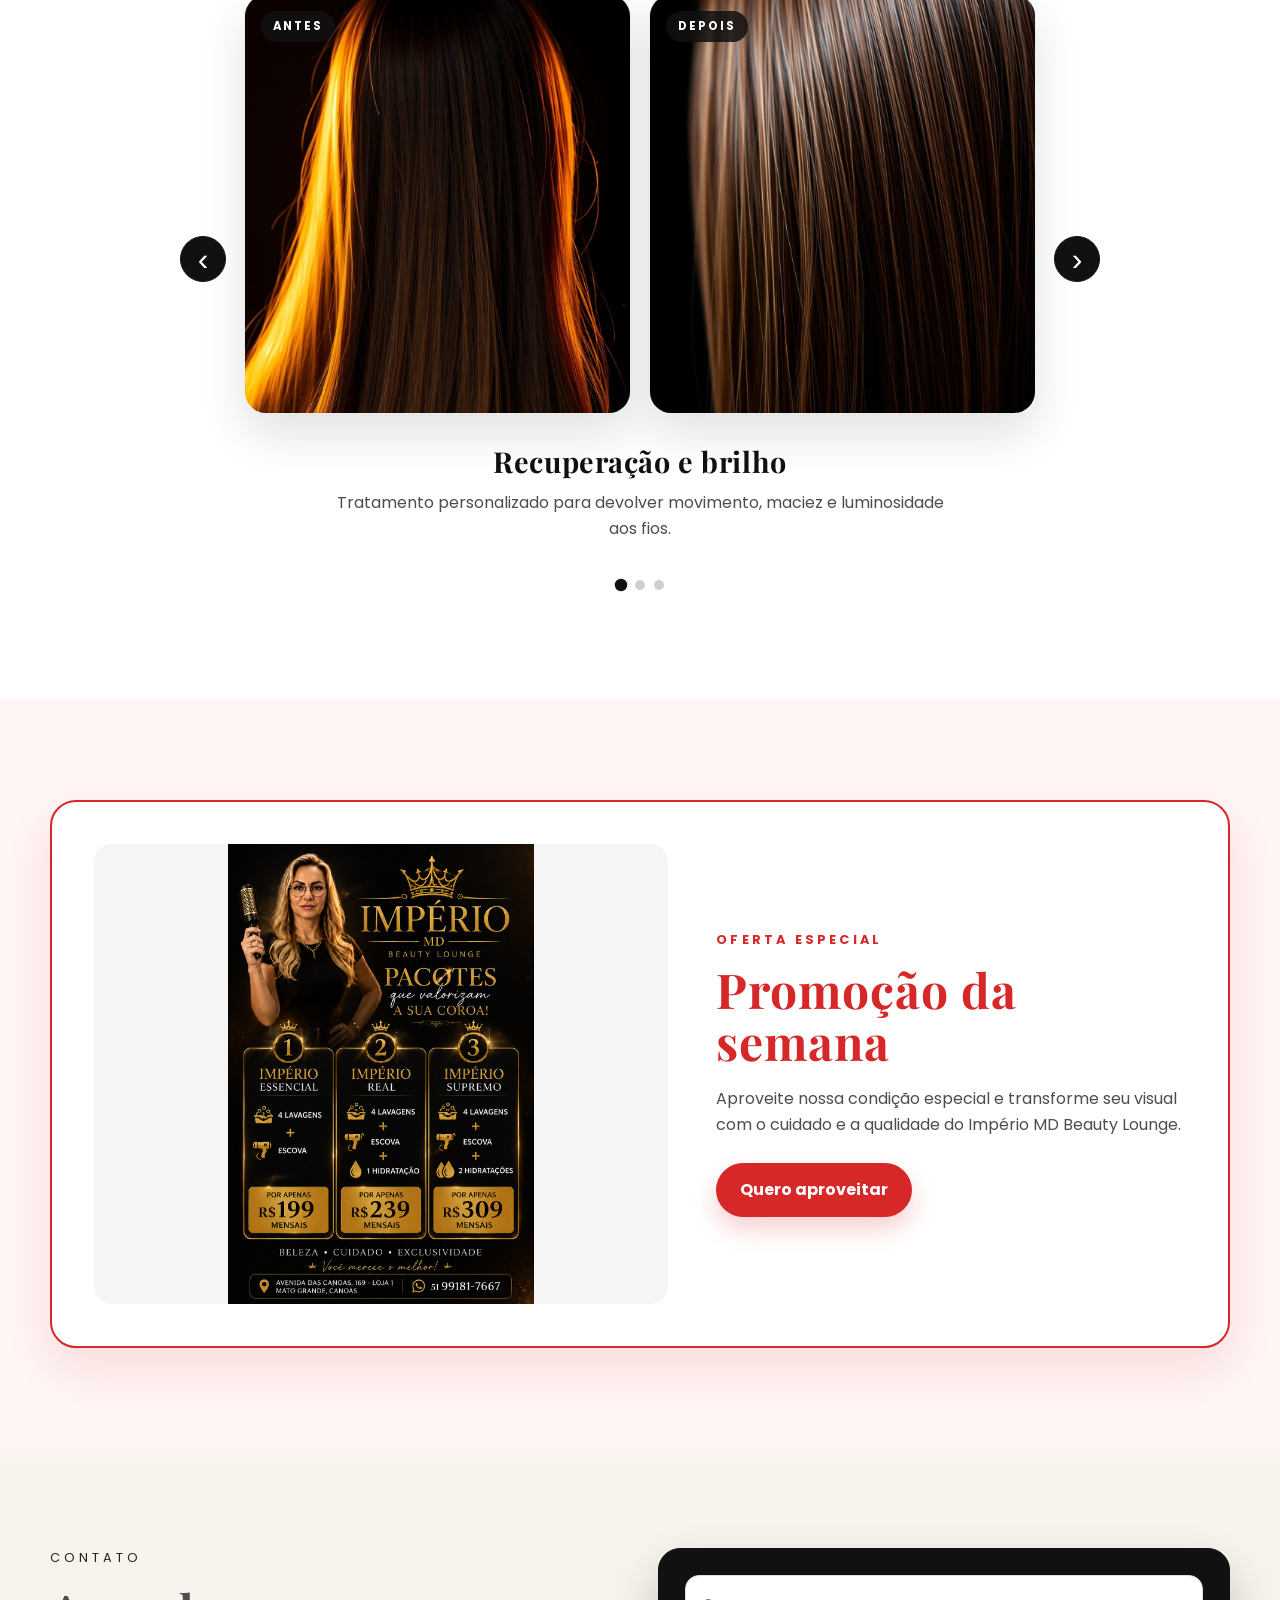
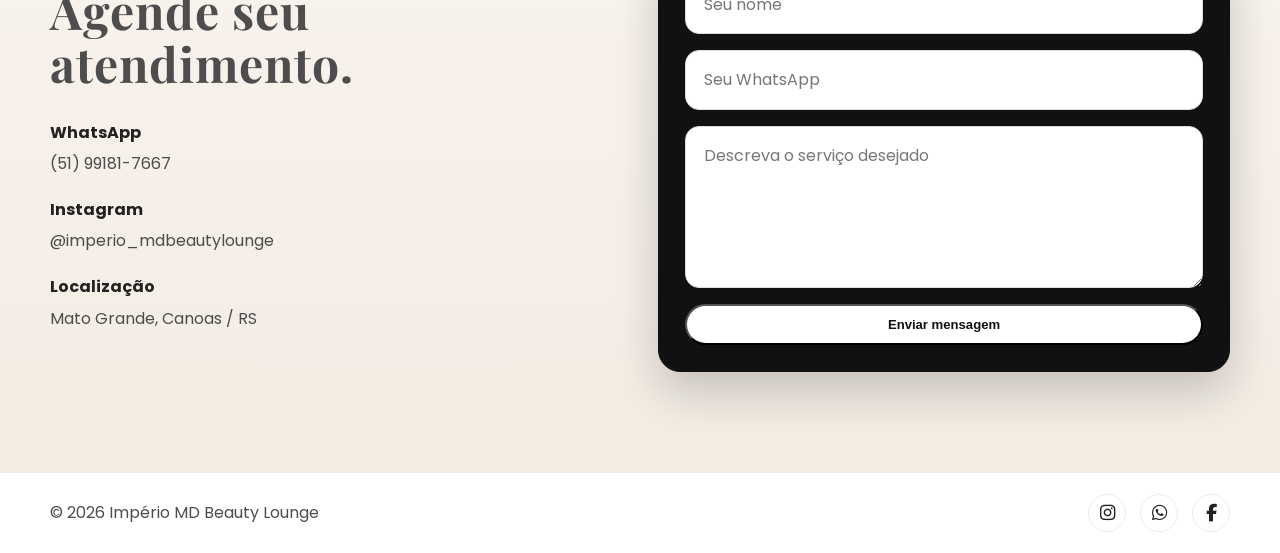
==== commit ab75c0d7: "Update INDEX.html" ====
--- a/INDEX.html
+++ b/INDEX.html
@@ -15,7 +15,7 @@
   <header class="topbar">
     <div class="container nav-wrap">
       <a href="#inicio" class="brand" aria-label="Império MD Beauty Lounge">
-        <img src="IMG/logo2.png" alt="Logo Império MD Beauty Lounge" />
+        <img src="img/logo2.png" alt="Logo Império MD Beauty Lounge" />
         <div class="brand-text">
           <strong>Império MD</strong>
           <span>Beauty Lounge</span>
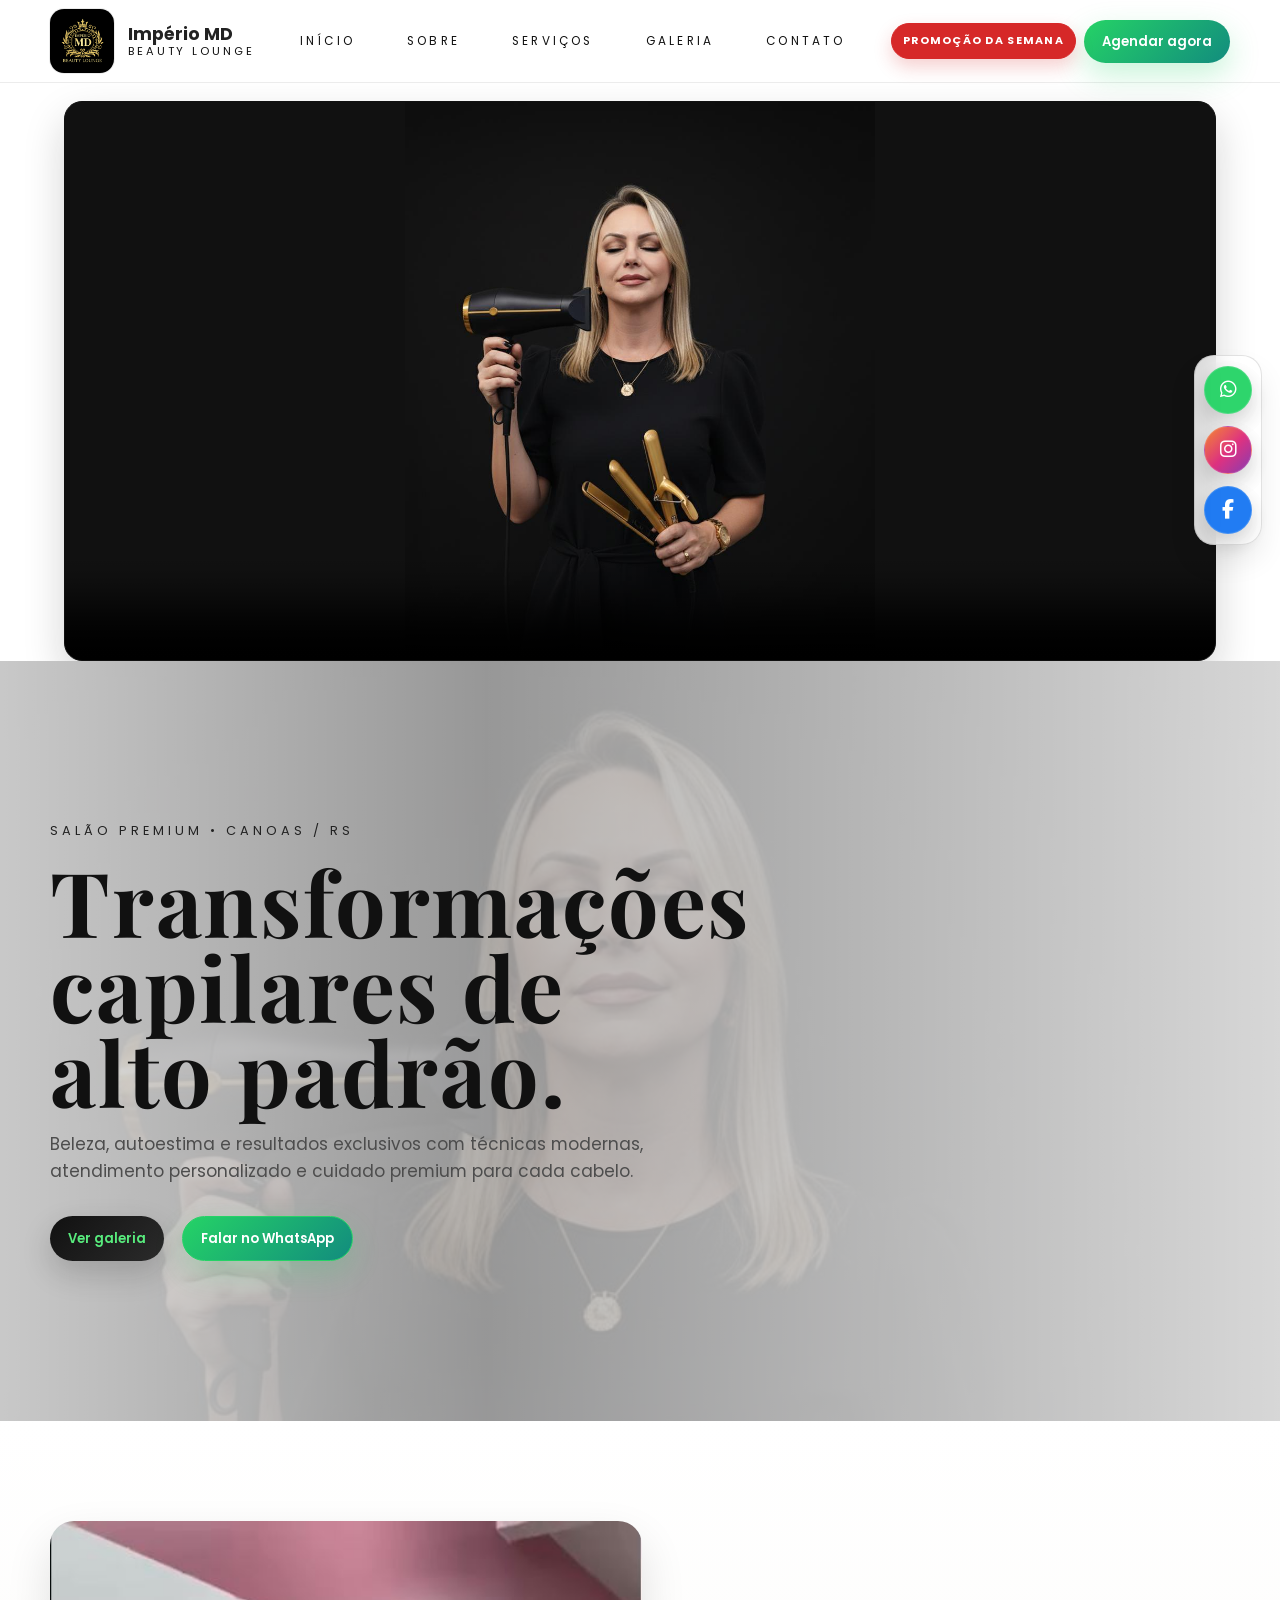
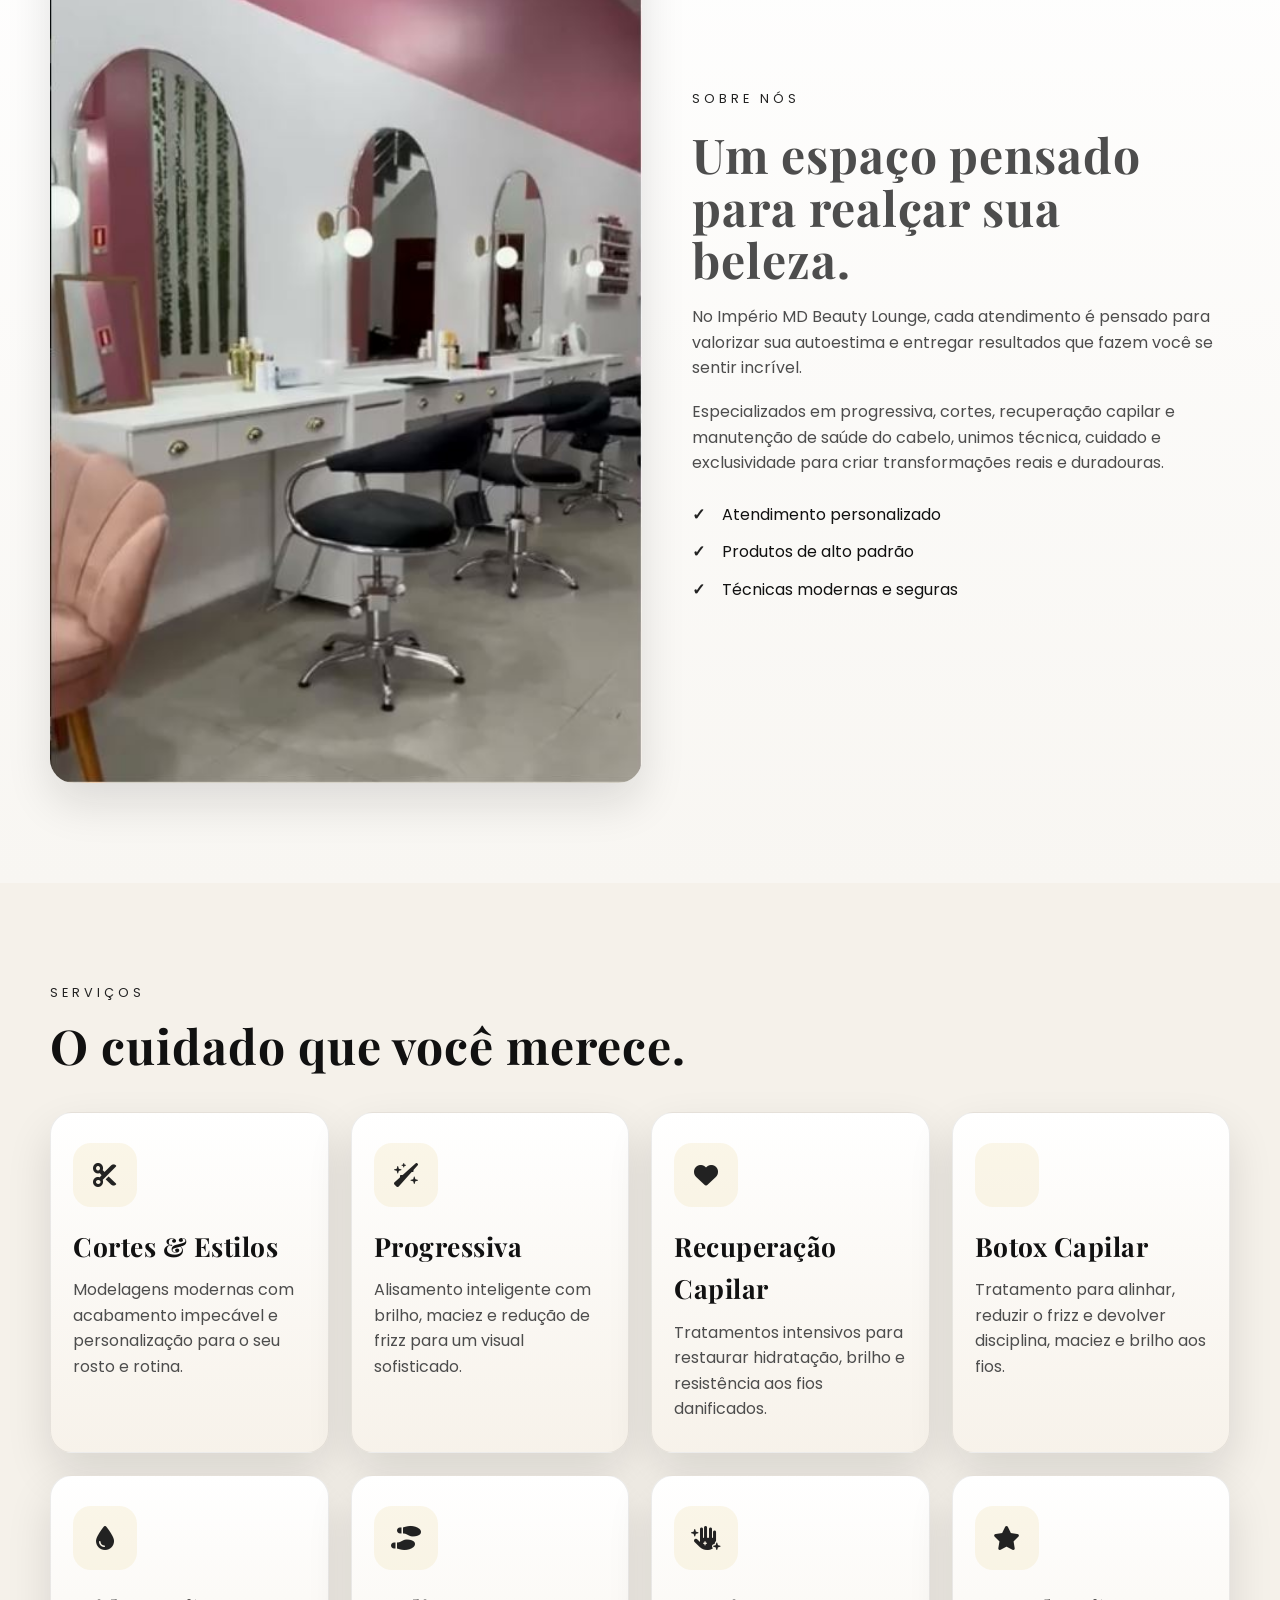
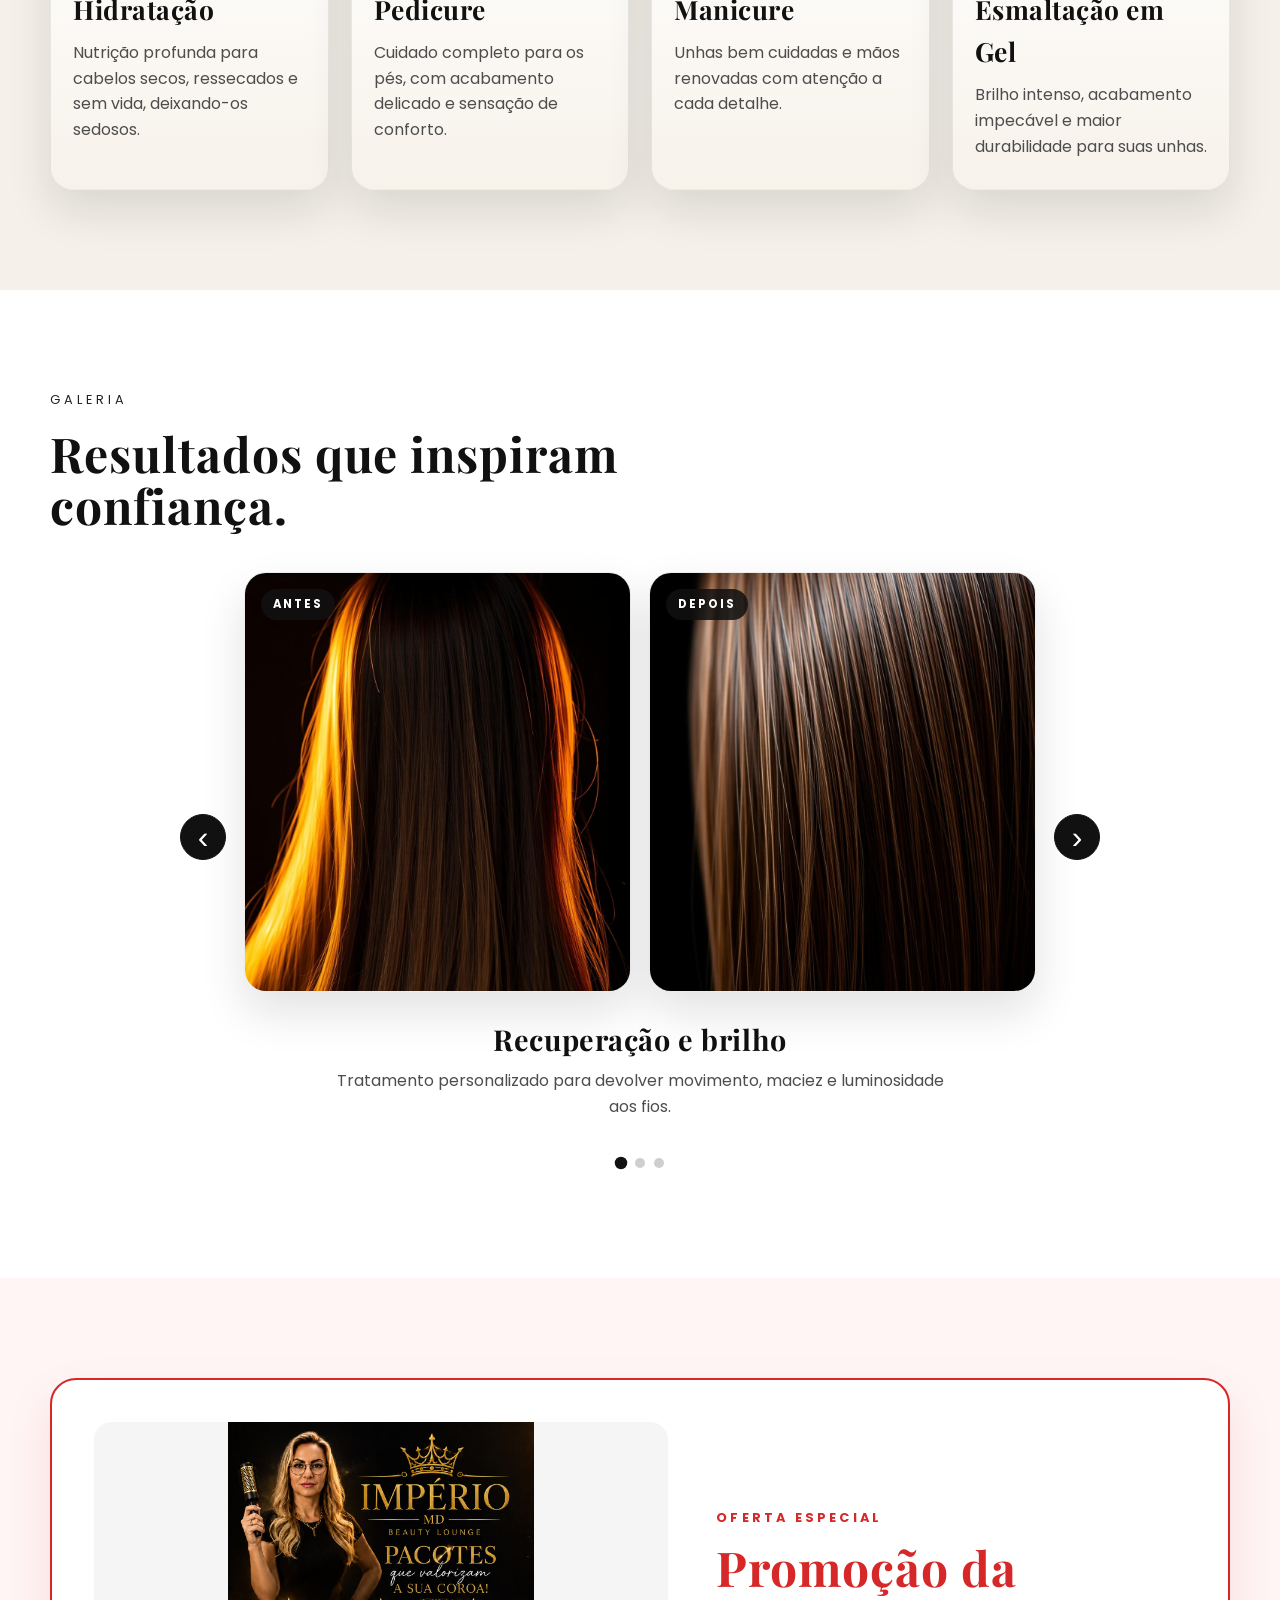
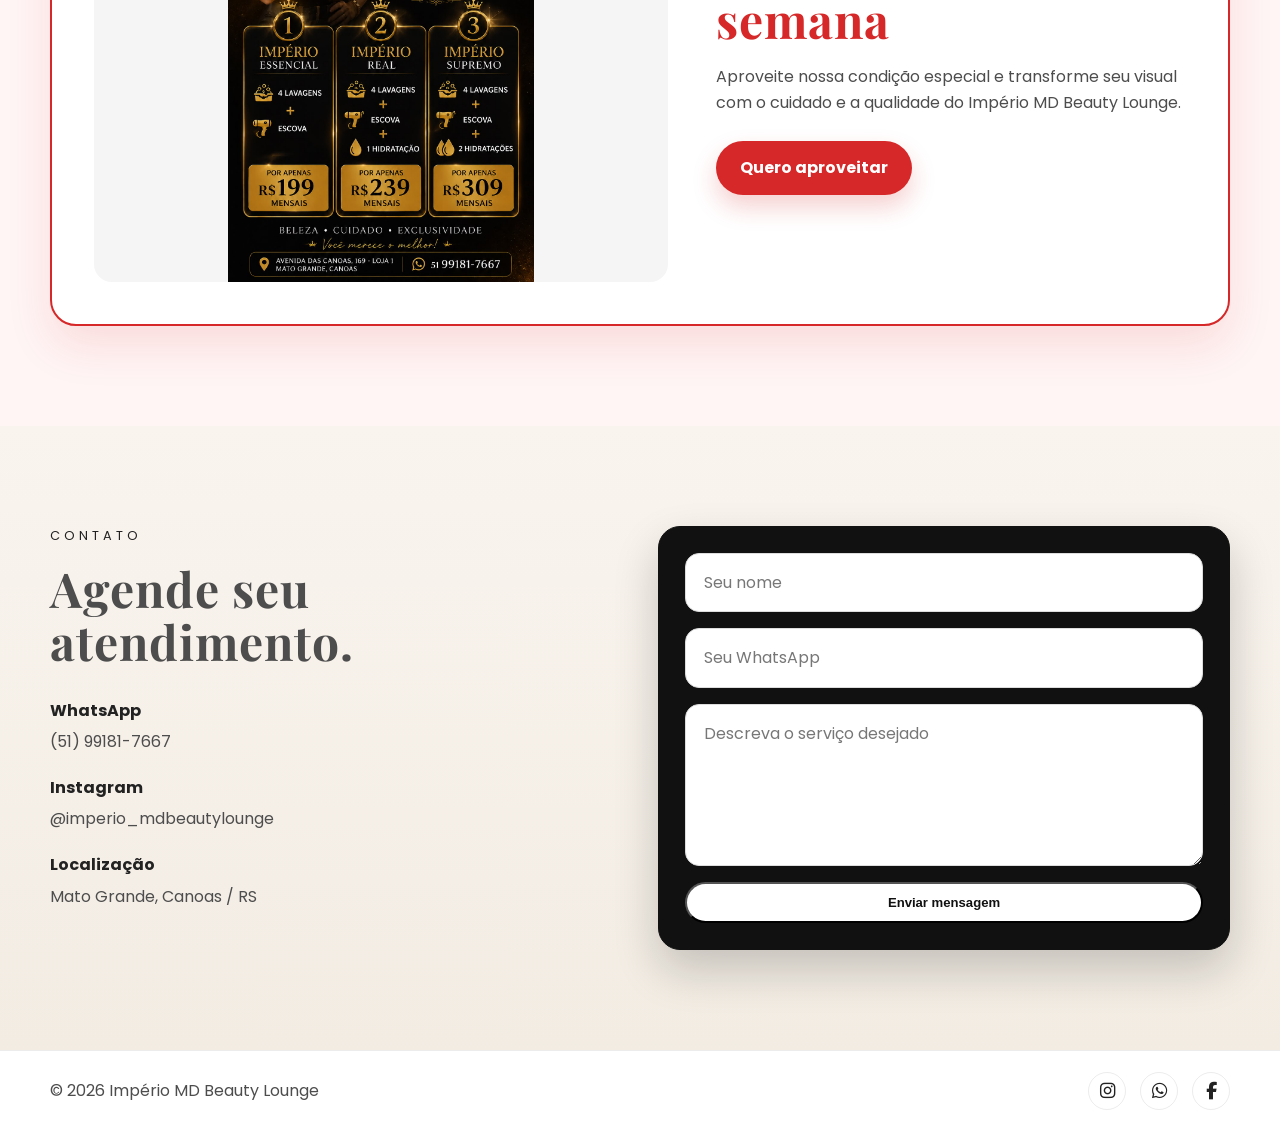
==== commit dfdf3b3c: "Add files via upload" ====
--- a/INDEX.html
+++ b/INDEX.html
@@ -39,6 +39,15 @@
     </div>
   </header>
 
+  <section class="video-highlight" aria-label="Apresentação do Império MD Beauty Lounge">
+    <div class="video-frame">
+      <video autoplay muted loop playsinline controls preload="metadata" poster="img/mileneabertura.jpg">
+        <source src="img/videoabertura.mp4" type="video/mp4" />
+        Seu navegador não suporta a reprodução de vídeo.
+      </video>
+    </div>
+  </section>
+
   <div class="social-rail" aria-label="Redes sociais">
     <a href="https://wa.me/5551991817667" target="_blank" rel="noreferrer" class="social-link whatsapp" aria-label="WhatsApp">
       <i class="fa-brands fa-whatsapp"></i>
@@ -280,4 +289,4 @@
 
   <script src="visual.js"></script>
 </body>
-</html>
+</html>
--- a/visual.css
+++ b/visual.css
@@ -203,6 +203,28 @@
   50% { box-shadow: 0 10px 24px rgba(214, 40, 40, 0.42); }
 }
 
+.video-highlight {
+  padding: 18px 0 0;
+  background: #ffffff;
+}
+
+.video-frame {
+  width: min(1296px, 90%);
+  margin: 0 auto;
+  overflow: hidden;
+  border: 1px solid #111111;
+  border-radius: 18px;
+  background: #111111;
+  box-shadow: 0 18px 40px rgba(17, 17, 17, 0.18);
+}
+
+.video-frame video {
+  display: block;
+  width: 100%;
+  height: auto;
+  max-height: 558px;
+}
+
 .social-rail {
   position: fixed;
   right: 18px;
@@ -835,12 +857,40 @@
 }
 
 @media (max-width: 700px) {
+  .container {
+    width: min(100% - 24px, 520px);
+  }
+
+  .video-highlight {
+    padding-top: 10px;
+  }
+
+  .video-frame {
+    width: calc(100% - 20px);
+    border-radius: 12px;
+  }
+
+  .video-frame video {
+    height: auto;
+    max-height: 324px;
+  }
+
   .nav-wrap {
     flex-wrap: wrap;
     justify-content: center;
     padding: 16px 0;
   }
 
+  .brand {
+    width: 100%;
+    justify-content: center;
+  }
+
+  .brand img {
+    width: 56px;
+    height: 56px;
+  }
+
   .promotion-wrap {
     gap: 26px;
     padding: 22px;
@@ -853,11 +903,32 @@
   .menu {
     flex-wrap: wrap;
     justify-content: center;
+    width: 100%;
+    gap: 6px;
+  }
+
+  .menu a {
+    padding: 8px 7px;
+    font-size: 0.63rem;
+    letter-spacing: 0.08rem;
+  }
+
+  .menu a::after {
+    left: 7px;
+    right: 7px;
   }
 
   .header-actions {
     width: 100%;
     justify-content: center;
+    gap: 6px;
+  }
+
+  .header-actions .menu-promo,
+  .header-actions .btn-agendar {
+    padding: 9px 11px;
+    font-size: 0.64rem;
+    letter-spacing: 0.04rem;
   }
 
   .social-rail {
@@ -902,8 +973,47 @@
     min-height: 620px;
   }
 
+  .hero-content {
+    padding: 46px 0;
+  }
+
+  .hero-copy {
+    max-width: calc(100% - 28px);
+  }
+
+  .hero-copy h1 {
+    font-size: clamp(2.5rem, 13vw, 4rem);
+  }
+
+  .lead {
+    font-size: 0.95rem;
+  }
+
+  .hero-actions {
+    flex-direction: column;
+    align-items: stretch;
+  }
+
+  .hero-actions a {
+    width: 100%;
+  }
+
   .section {
     padding: 80px 0;
   }
-}
-
+
+  .promotion-copy h2 {
+    font-size: 2rem;
+  }
+
+  .contact-form {
+    padding: 20px;
+  }
+
+  .footer-wrap {
+    flex-direction: column;
+    justify-content: center;
+    padding: 20px 0;
+  }
+}
+
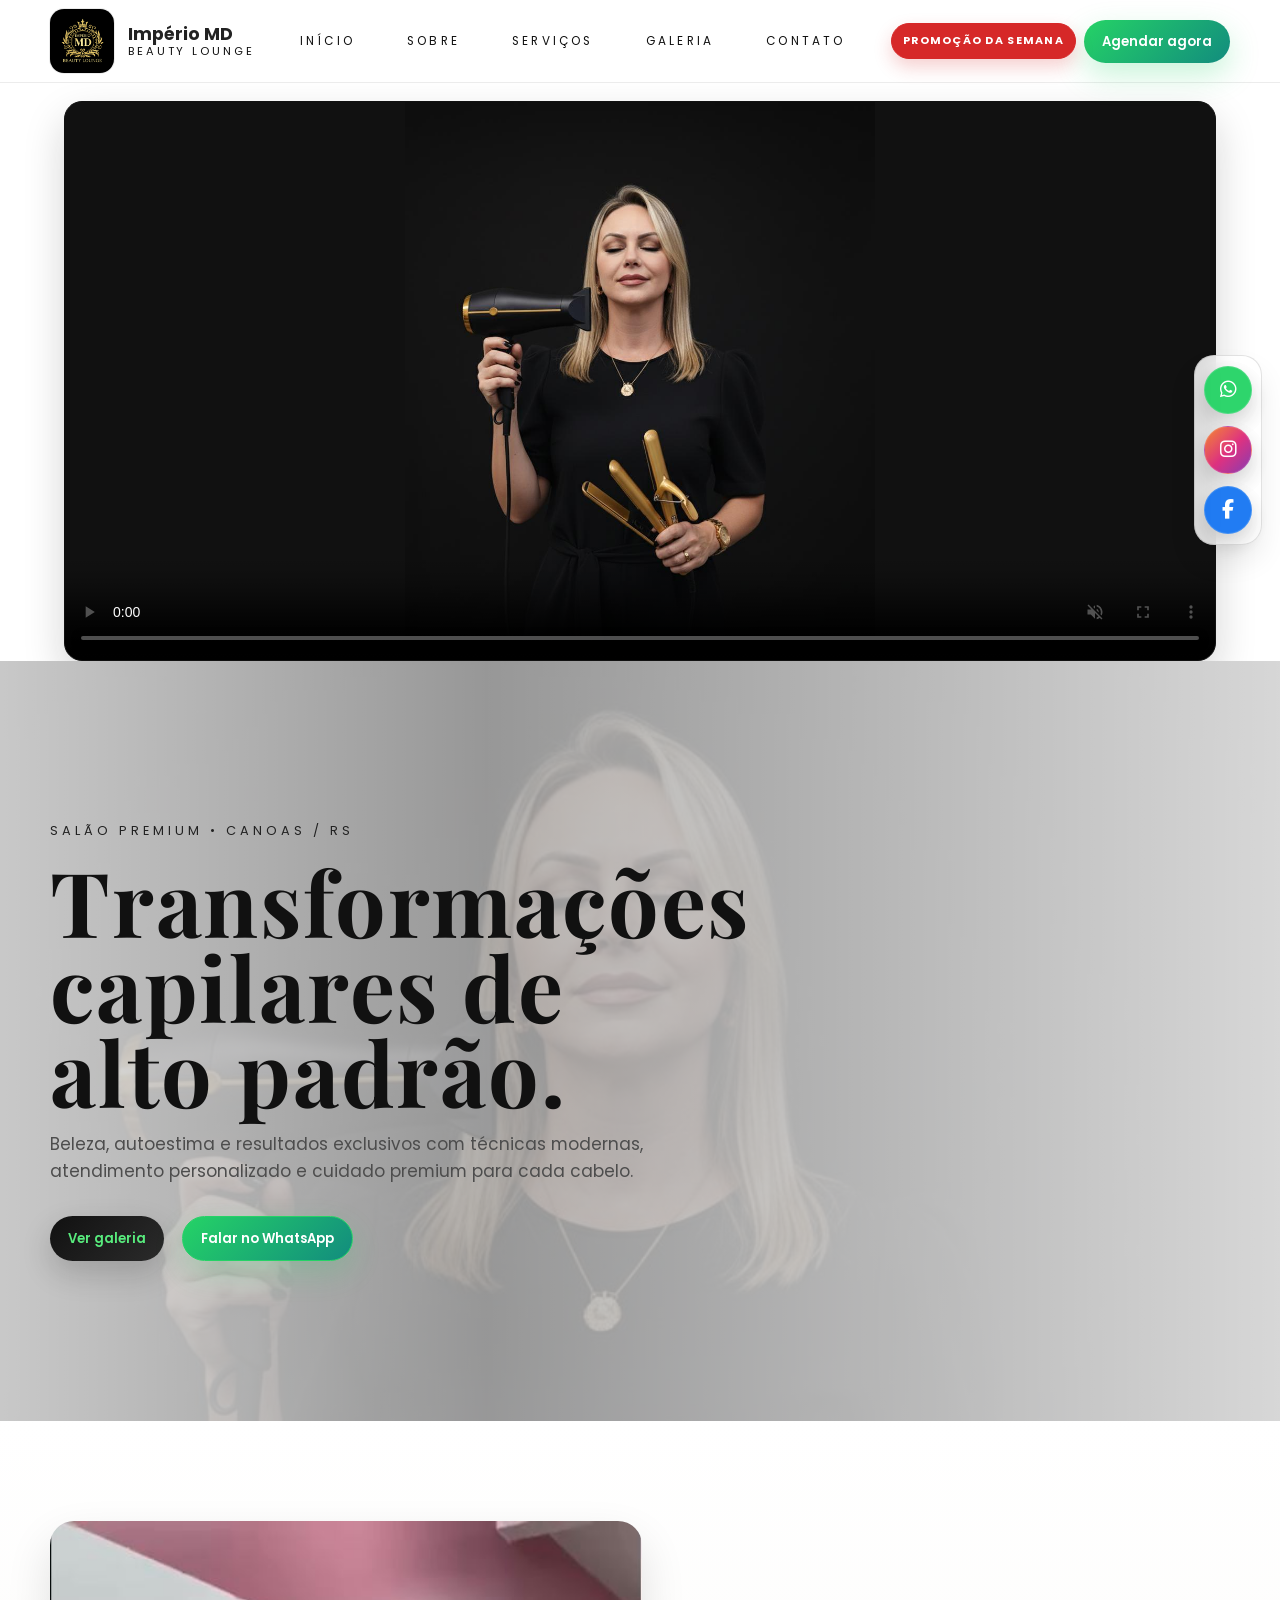
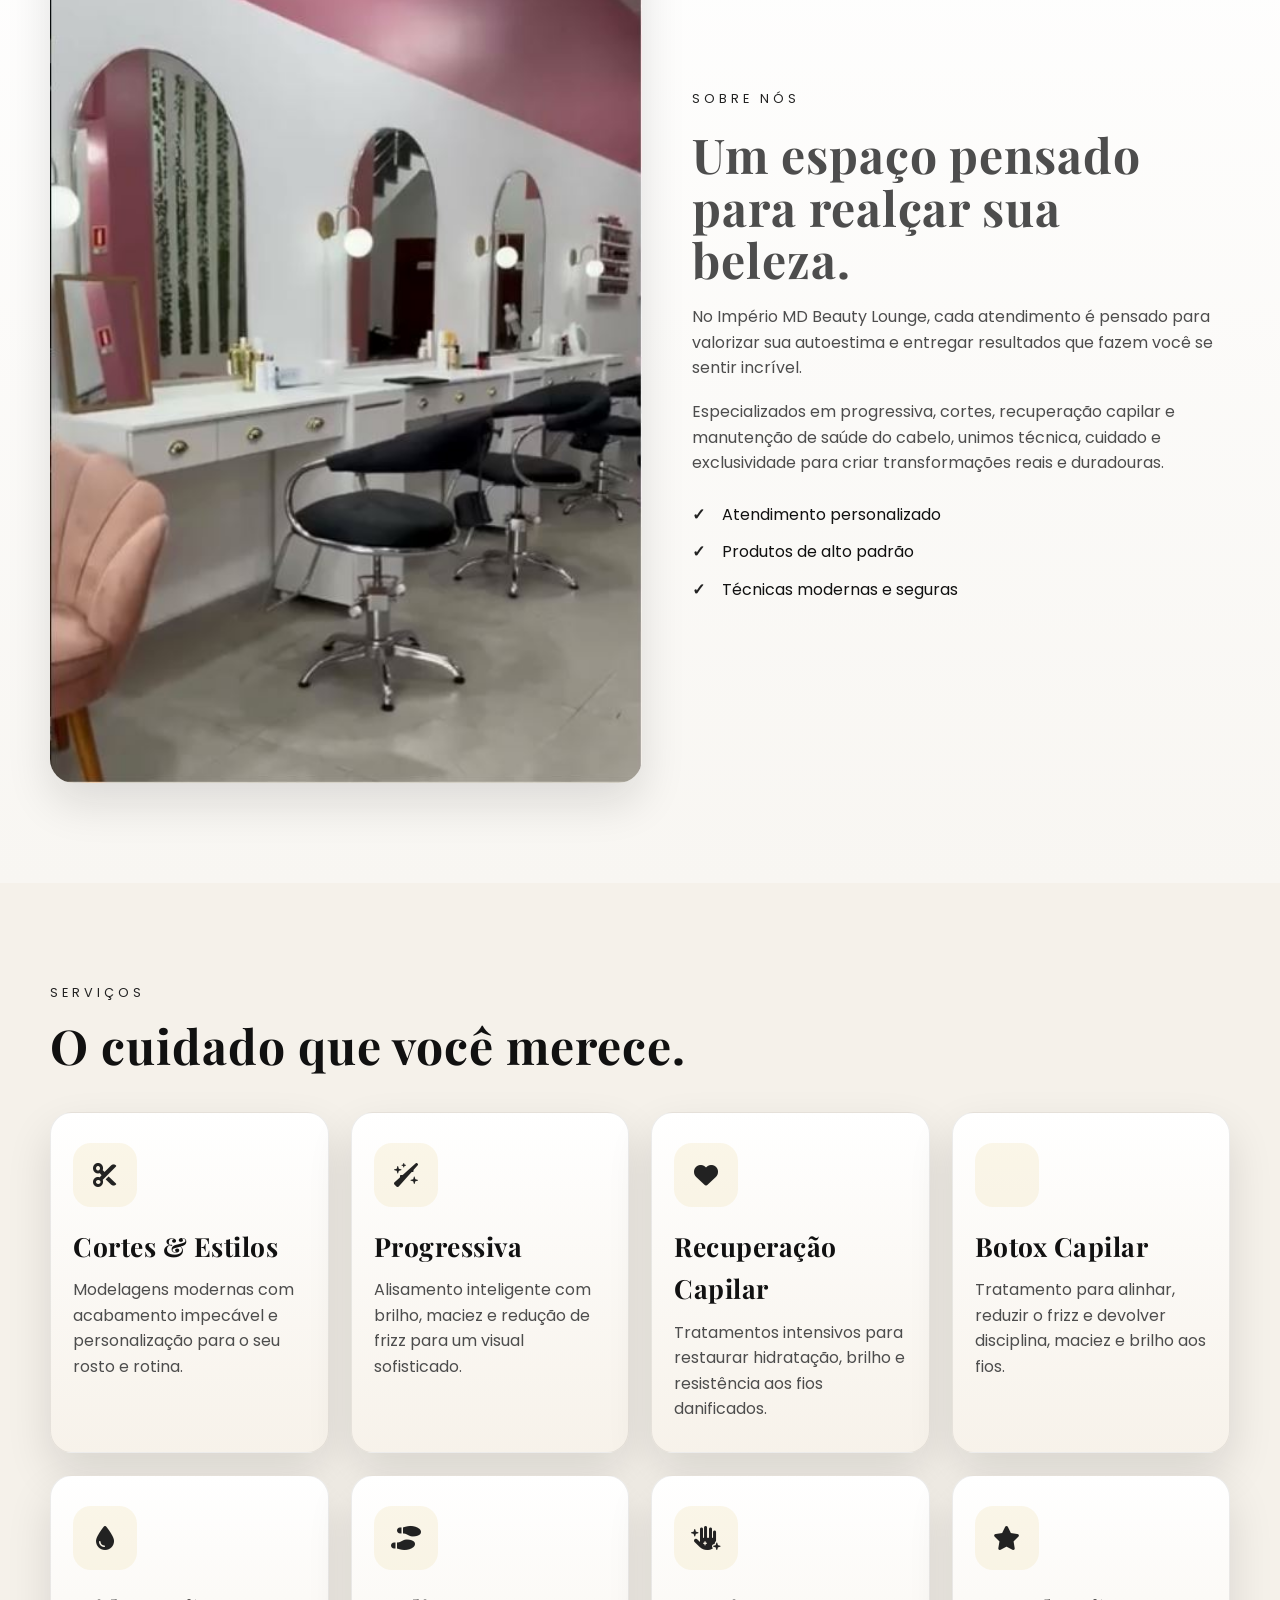
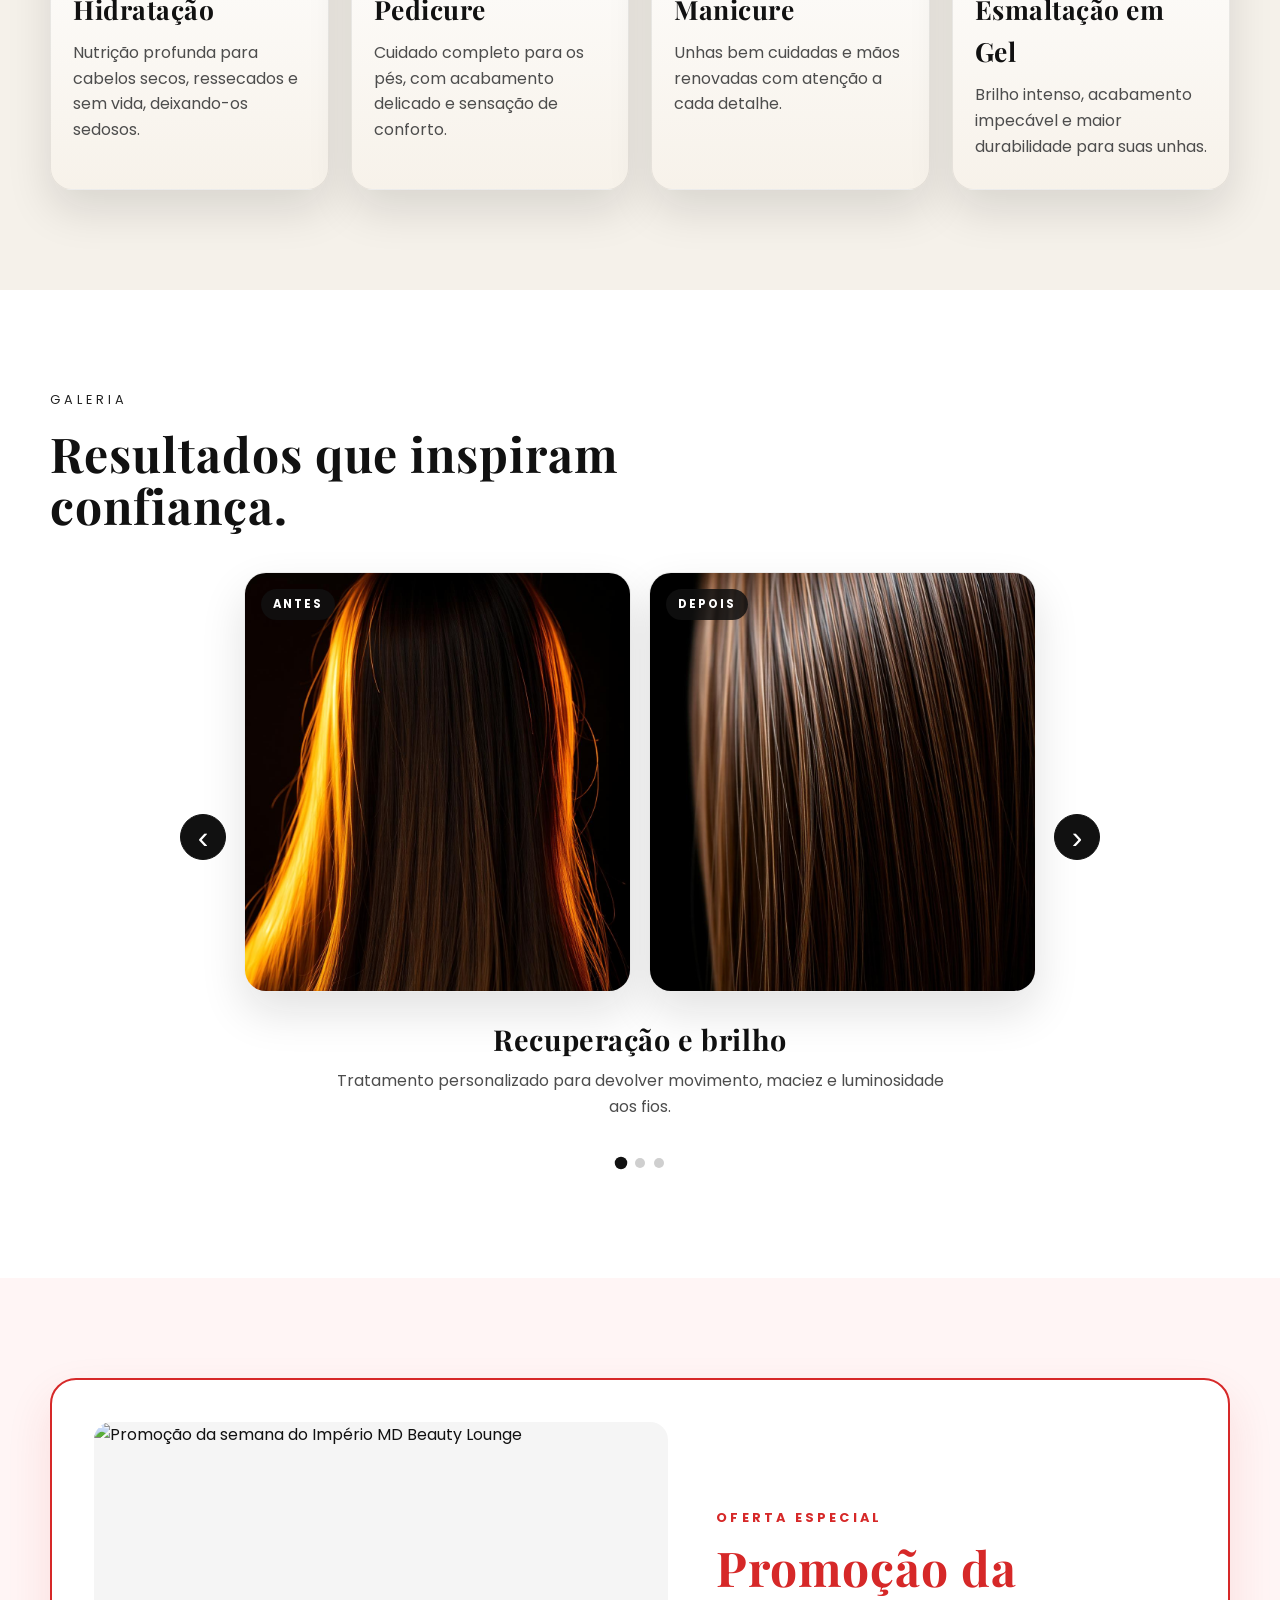
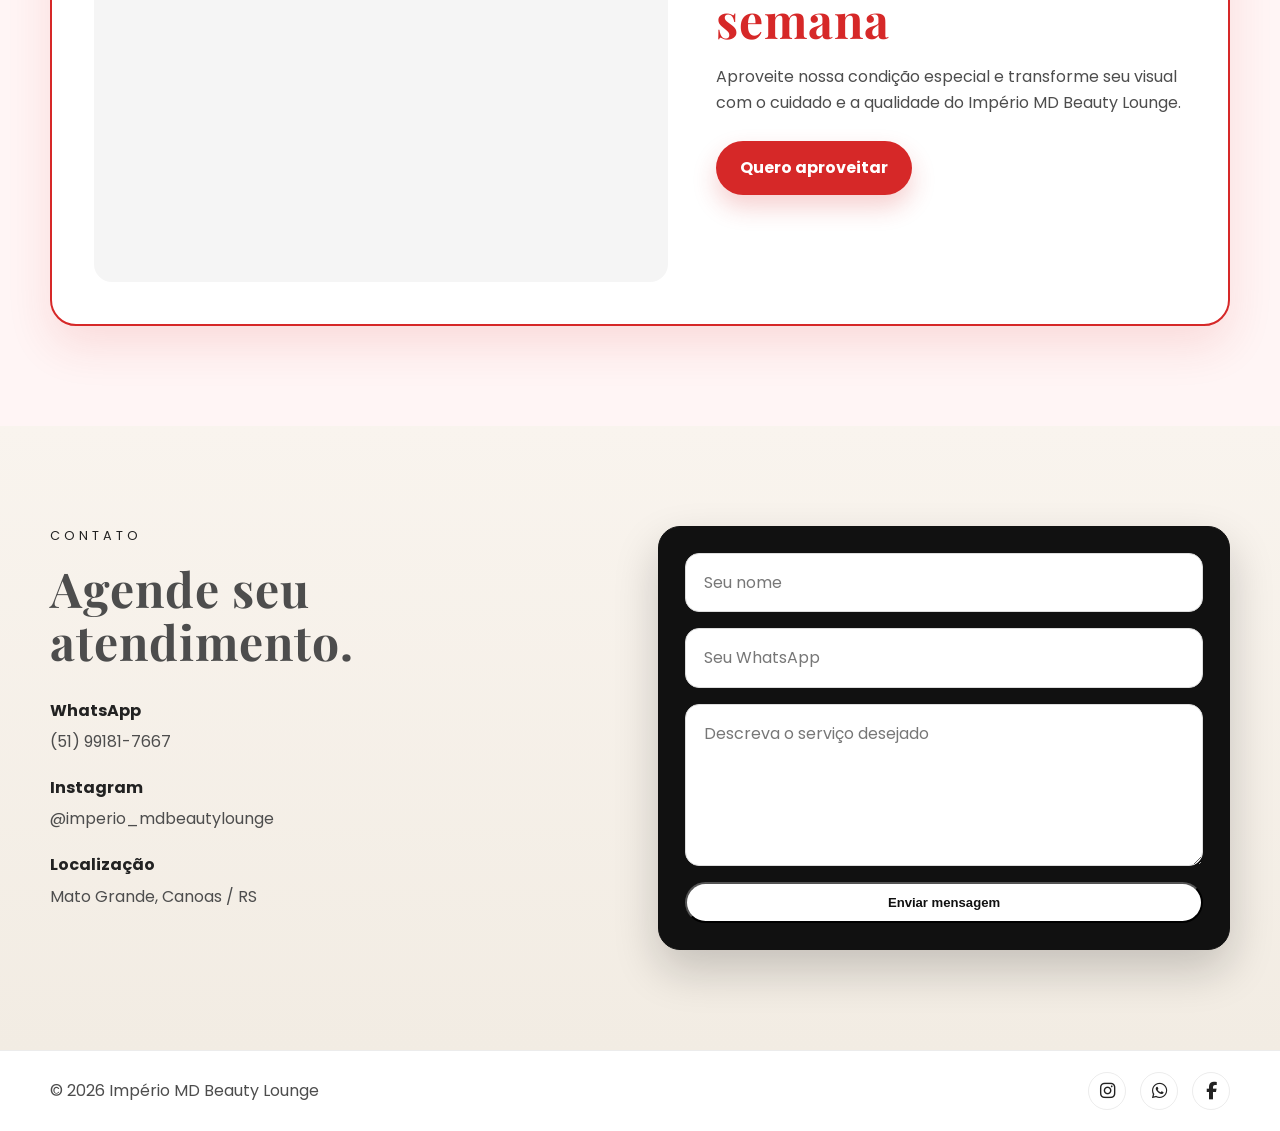
==== commit b79547f1: "Add files via upload" ====
--- a/INDEX.html
+++ b/INDEX.html
@@ -225,7 +225,7 @@
     <section id="promocoes" class="section promotions">
       <div class="container promotion-wrap">
         <div class="promotion-image">
-          <img src="img/promo.jpg" alt="Promoção da semana do Império MD Beauty Lounge" />
+          <img src="img/promocaosemana.png" alt="Promoção da semana do Império MD Beauty Lounge" />
         </div>
         <div class="promotion-copy">
           <p class="promotion-eyebrow">Oferta especial</p>
